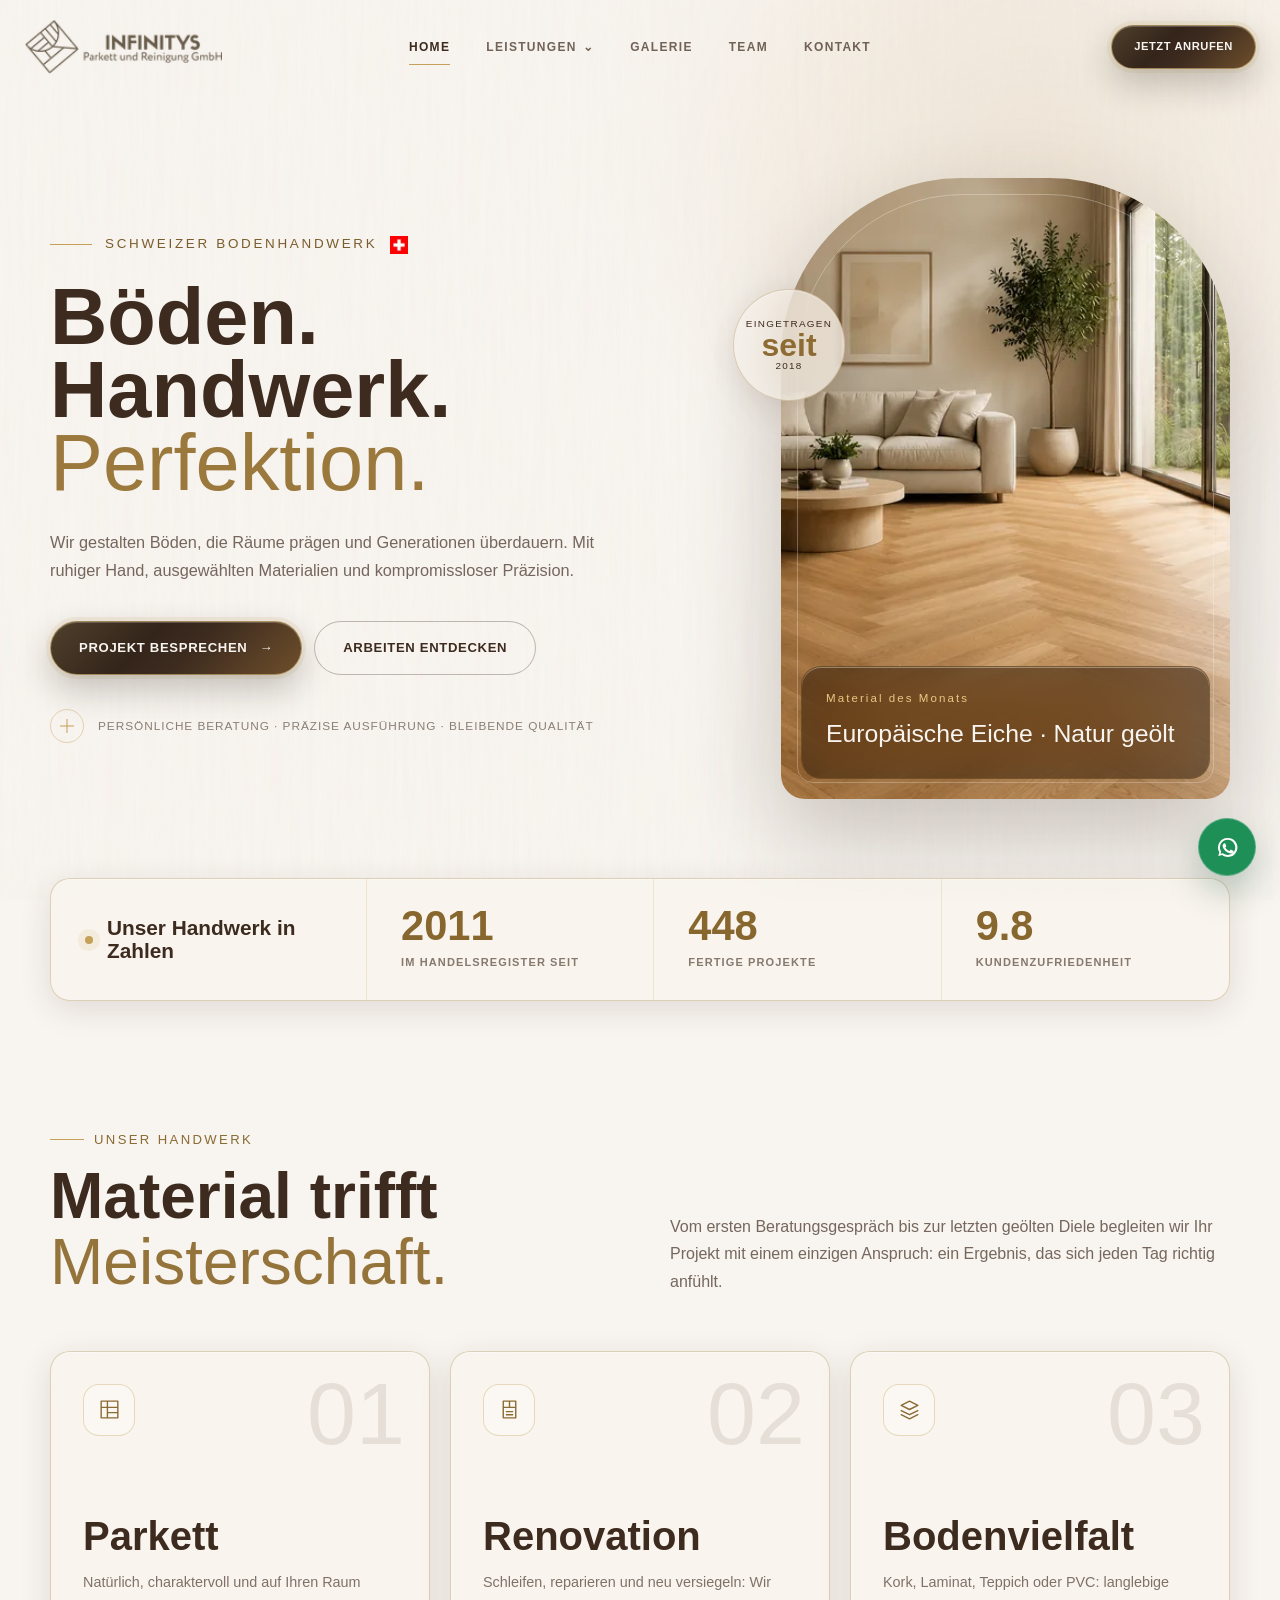
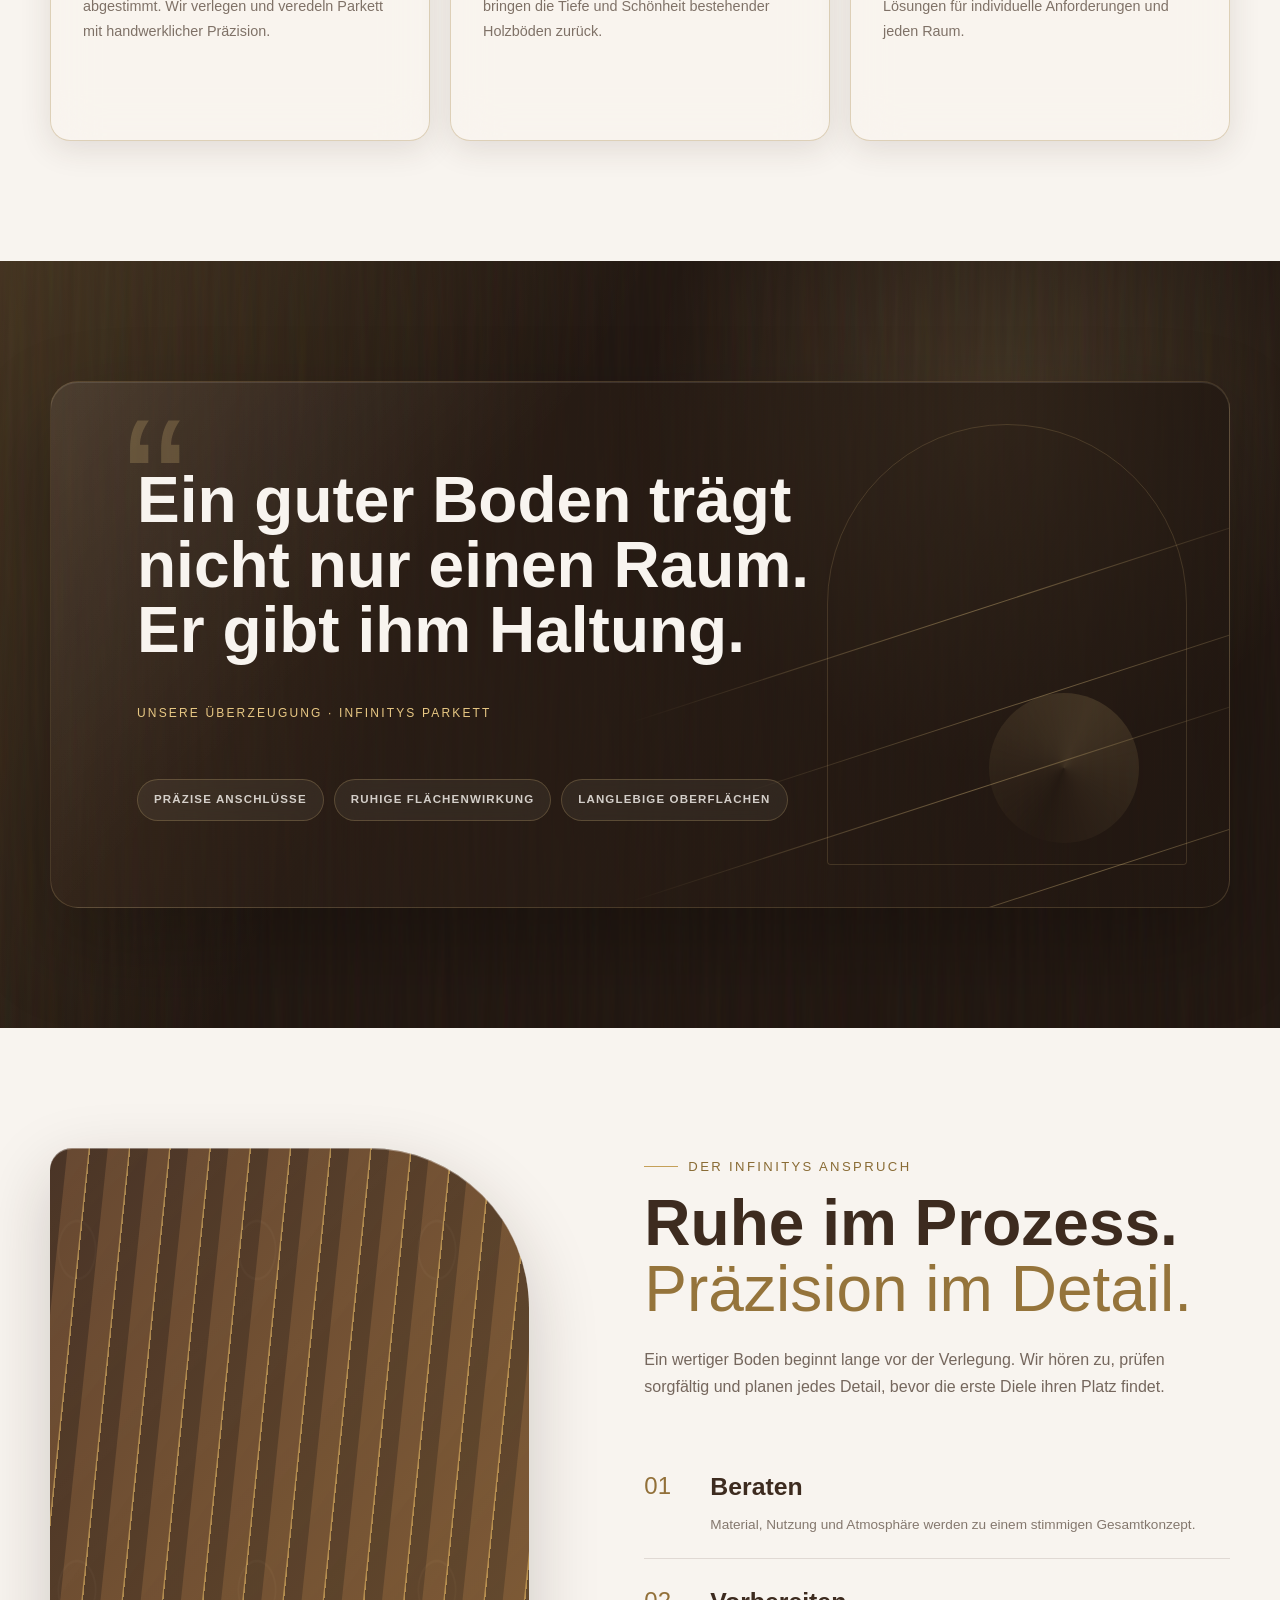
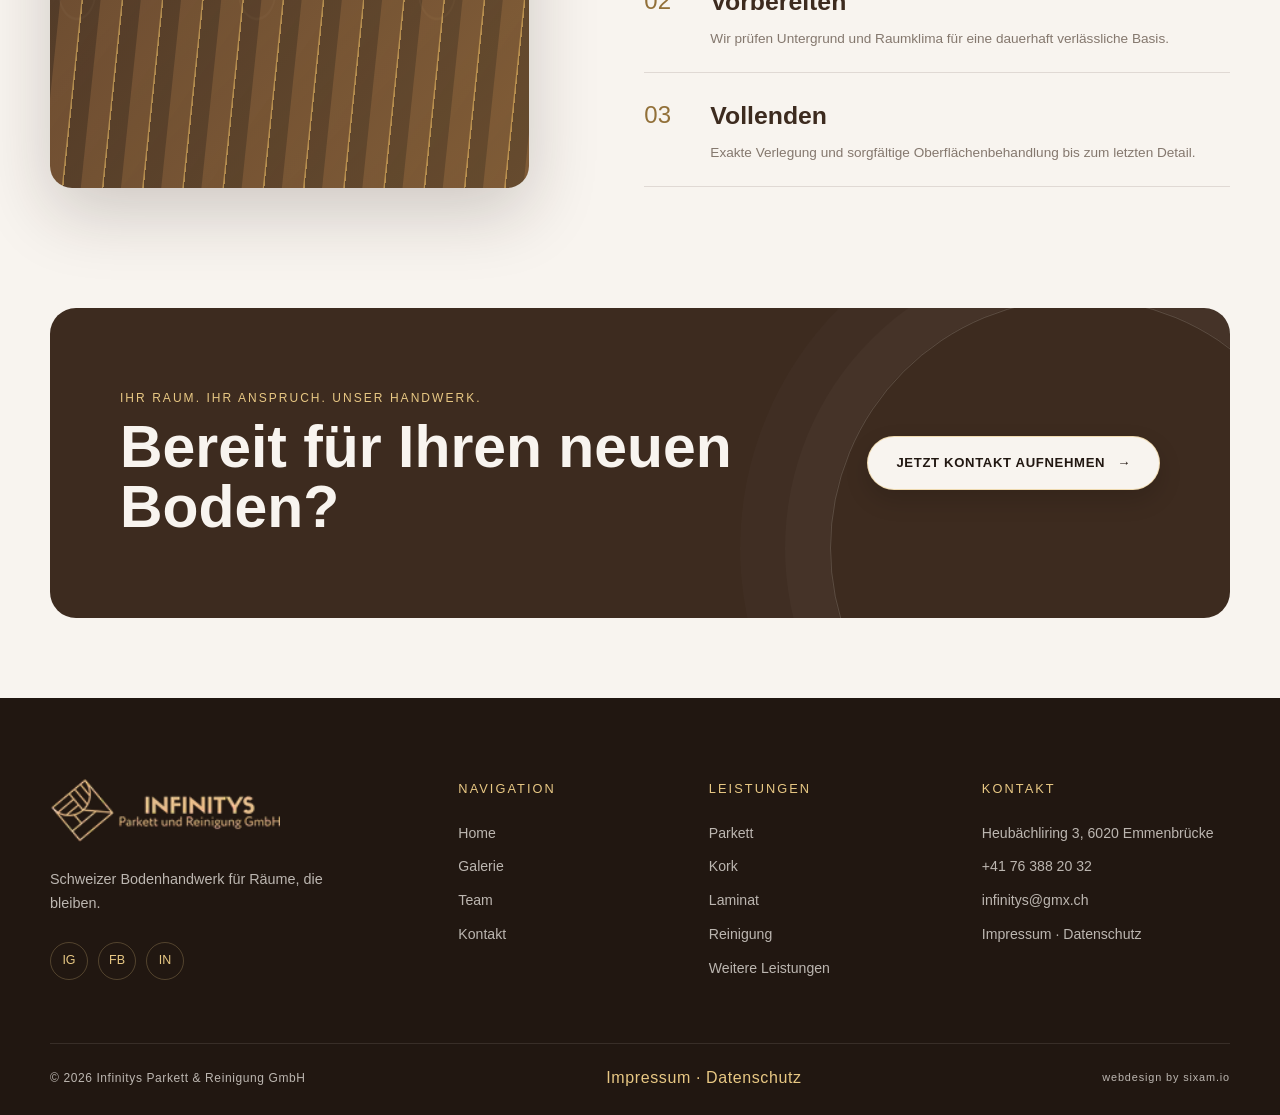
==== index.html @ 50e0384f "Initial website version" ====
<!DOCTYPE html>
<html lang="de">
<head>
  <meta charset="UTF-8">
  <meta name="viewport" content="width=device-width, initial-scale=1.0">
  <meta name="description" content="Infinitys Parkett steht für meisterhaft verlegte Böden, präzise Beratung und langlebige Handwerksqualität.">
  <title>Infinitys Parkett | Böden. Handwerk. Perfektion.</title>
  <link rel="preload" as="image" href="assets/headerhome-426.webp" type="image/webp">
  <link rel="stylesheet" href="css/home.min.css">
  <link rel="icon" type="image/png" href="assets/favicon.png">
</head>
<body>
  <header class="site-header">
    <div class="nav-shell">
      <a class="brand-logo" href="index.html" aria-label="Infinitys Parkett Startseite">
        <picture><source srcset="assets/logofull-180.webp" type="image/webp"><img src="assets/logofull.png" width="1945" height="555" alt="Infinitys Parkett &amp; Reinigung GmbH" fetchpriority="high" decoding="async"></picture>
      </a>
      <nav class="desktop-nav" aria-label="Hauptnavigation">
        <a class="nav-link active" href="index.html">Home</a>
        <div class="nav-services">
          <button class="nav-link" type="button" aria-expanded="false" aria-haspopup="true" aria-controls="desktop-services-menu">
            Leistungen <span aria-hidden="true">⌄</span>
          </button>
          <div class="dropdown-panel glass" id="desktop-services-menu">
            <div class="dropdown-grid">
              <a class="dropdown-item" href="parkett.html">
                <svg viewBox="0 0 24 24" aria-hidden="true"><path d="M4 4h16v16H4zM4 10h16M10 4v16M10 15h10"></path></svg>
                Parkett
              </a>
              <a class="dropdown-item" href="kork.html">
                <svg viewBox="0 0 24 24" aria-hidden="true"><circle cx="12" cy="12" r="8"></circle><path d="M8 10c2-2 6-2 8 0M9 14c2 1 4 1 6 0"></path></svg>
                Kork
              </a>
              <a class="dropdown-item" href="laminat.html">
                <svg viewBox="0 0 24 24" aria-hidden="true"><path d="m4 8 8-4 8 4-8 4-8-4Zm0 5 8 4 8-4M4 17l8 4 8-4"></path></svg>
                Laminat
              </a>
              <a class="dropdown-item" href="teppich.html">
                <svg viewBox="0 0 24 24" aria-hidden="true"><path d="M5 5h14v14H5zM8 5v14M16 5v14M5 9h14M5 15h14"></path></svg>
                Teppich
              </a>
              <a class="dropdown-item" href="pvc.html">
                <svg viewBox="0 0 24 24" aria-hidden="true"><path d="M5 19 19 5M5 5h14v14H5zM9 5v4H5M19 15h-4v4"></path></svg>
                PVC
              </a>
              <a class="dropdown-item" href="reinigung.html">
                <svg viewBox="0 0 24 24" aria-hidden="true"><path d="M7 4h10M9 4v5l-4 8c-.7 1.4.3 3 1.9 3h10.2c1.6 0 2.6-1.6 1.9-3l-4-8V4M7 14h10"></path></svg>
                Reinigung
              </a>
              <a class="dropdown-item" href="weitere-leistungen.html">
                <svg viewBox="0 0 24 24" aria-hidden="true"><path d="M4 7h16M4 12h16M4 17h10"></path></svg>
                Weitere Leistungen
              </a>
            </div>
          </div>
        </div>
        <a class="nav-link" href="galerie.html">Galerie</a>
        <a class="nav-link" href="team.html">Team</a>
        <a class="nav-link" href="kontakt.html">Kontakt</a>
      </nav>
      <a class="btn btn-primary nav-cta" href="tel:+41763882032">Jetzt anrufen</a>
      <button class="menu-toggle" type="button" aria-label="Menü öffnen" aria-expanded="false">
        <span class="menu-toggle-lines"></span>
      </button>
    </div>
  </header>

  <nav class="mobile-menu" aria-label="Mobile Navigation" aria-hidden="true" inert>
    <div class="mobile-menu-inner">
      <a class="mobile-link active" href="index.html">Home</a>
      <button class="mobile-accordion-toggle" type="button" aria-expanded="false" aria-controls="mobile-services-menu">Leistungen <span aria-hidden="true">+</span></button>
      <div class="mobile-submenu" id="mobile-services-menu">
        <a href="parkett.html">Parkett</a>
        <a href="kork.html">Kork</a>
        <a href="laminat.html">Laminat</a>
        <a href="teppich.html">Teppich</a>
        <a href="pvc.html">PVC</a>
        <a href="reinigung.html">Reinigung</a>
        <a href="weitere-leistungen.html">Weitere</a>
      </div>
      <a class="mobile-link" href="galerie.html">Galerie</a>
      <a class="mobile-link" href="team.html">Team</a>
      <a class="mobile-link" href="kontakt.html">Kontakt</a>
    </div>
  </nav>

  <main>
    <section class="home-hero">
      <div class="container hero-grid">
        <div class="hero-copy">
          <div class="hero-eyebrow hero-reveal">
            <span>Schweizer Bodenhandwerk</span>
            <picture><source srcset="assets/swissflag-24.webp" type="image/webp"><img src="assets/swissflag.png" width="512" height="512" alt="" aria-hidden="true" decoding="async"></picture>
          </div>
          <h1 class="hero-title hero-reveal">Böden.<br>Handwerk.<span>Perfektion.</span></h1>
          <p class="hero-text hero-reveal">Wir gestalten Böden, die Räume prägen und Generationen überdauern. Mit ruhiger Hand, ausgewählten Materialien und kompromissloser Präzision.</p>
          <div class="hero-actions hero-reveal">
            <a class="btn btn-primary" href="kontakt.html">Projekt besprechen <span aria-hidden="true">→</span></a>
            <a class="btn btn-ghost" href="galerie.html">Arbeiten entdecken</a>
          </div>
          <div class="hero-note hero-reveal">
            <span class="hero-note-mark" aria-hidden="true"></span>
            Persönliche Beratung · Präzise Ausführung · Bleibende Qualität
          </div>
        </div>
        <div class="hero-visual-wrap hero-reveal">
          <div class="hero-visual hero-home-image">
            <picture>
              <source srcset="assets/headerhome-426.webp" type="image/webp">
              <img src="assets/headerhome.png" width="1086" height="1448" alt="Heller Wohnraum mit Parkettboden und Sofa" fetchpriority="high" decoding="async">
            </picture>
            <div class="visual-label glass">
              <small>Material des Monats</small>
              <strong>Europäische Eiche · Natur geölt</strong>
            </div>
          </div>
          <div class="hero-seal glass" aria-label="Im Handelsregister eingetragen seit 2018">
            <span>Eingetragen</span>
            <strong>seit</strong>
            <span>2018</span>
          </div>
        </div>
      </div>
    </section>

    <section class="craft-strip" aria-label="Unser Handwerk in Zahlen">
      <div class="container">
        <div class="craft-bar glass" data-reveal-group>
          <div class="craft-intro">Unser Handwerk in Zahlen</div>
          <div class="stat">
            <strong class="stat-number" data-count="2018" data-plain="true">0</strong>
            <span class="stat-label">Im Handelsregister seit</span>
          </div>
          <div class="stat">
            <strong class="stat-number" data-count="450">0</strong>
            <span class="stat-label">Fertige Projekte</span>
          </div>
          <div class="stat">
            <strong class="stat-number" data-count="9.8" data-decimals="1">0</strong>
            <span class="stat-label">Kundenzufriedenheit</span>
          </div>
        </div>
      </div>
    </section>

    <section class="section" id="handwerk">
      <div class="container">
        <div class="services-heading-row" data-reveal>
          <div>
            <span class="section-kicker">Unser Handwerk</span>
            <h2 class="section-heading">Material trifft <em>Meisterschaft.</em></h2>
          </div>
          <p class="section-copy">Vom ersten Beratungsgespräch bis zur letzten geölten Diele begleiten wir Ihr Projekt mit einem einzigen Anspruch: ein Ergebnis, das sich jeden Tag richtig anfühlt.</p>
        </div>
        <div class="service-grid" data-reveal-group>
          <article class="service-card glass">
            <span class="service-number">01</span>
            <div class="icon-box">
              <svg viewBox="0 0 24 24" aria-hidden="true"><path d="M4 4h16v16H4zM4 10h16M10 4v16M10 15h10"></path></svg>
            </div>
            <h3>Parkett</h3>
            <p>Natürlich, charaktervoll und auf Ihren Raum abgestimmt. Wir verlegen und veredeln Parkett mit handwerklicher Präzision.</p>
            <a class="text-link" href="parkett.html">Mehr erfahren <span>→</span></a>
          </article>
          <article class="service-card glass">
            <span class="service-number">02</span>
            <div class="icon-box">
              <svg viewBox="0 0 24 24" aria-hidden="true"><path d="M6 4h12v16H6zM6 10h12M12 4v6M9 14h6M9 17h6"></path></svg>
            </div>
            <h3>Renovation</h3>
            <p>Schleifen, reparieren und neu versiegeln: Wir bringen die Tiefe und Schönheit bestehender Holzböden zurück.</p>
            <a class="text-link" href="weitere-leistungen.html">Mehr erfahren <span>→</span></a>
          </article>
          <article class="service-card glass">
            <span class="service-number">03</span>
            <div class="icon-box">
              <svg viewBox="0 0 24 24" aria-hidden="true"><path d="m4 8 8-4 8 4-8 4-8-4Zm0 5 8 4 8-4M4 17l8 4 8-4"></path></svg>
            </div>
            <h3>Bodenvielfalt</h3>
            <p>Kork, Laminat, Teppich oder PVC: langlebige Lösungen für individuelle Anforderungen und jeden Raum.</p>
            <a class="text-link" href="leistungen.html">Mehr erfahren <span>→</span></a>
          </article>
        </div>
      </div>
    </section>

    <section class="section philosophy">
      <div class="container">
        <div class="philosophy-stage" data-reveal>
          <div class="philosophy-grain" aria-hidden="true">
            <span></span>
            <span></span>
            <span></span>
            <span></span>
          </div>
          <div class="quote-block">
            <span class="quote-mark" aria-hidden="true">“</span>
            <blockquote>Ein guter Boden trägt nicht nur einen Raum. Er gibt ihm Haltung.</blockquote>
            <cite>Unsere Überzeugung · Infinitys Parkett</cite>
          </div>
          <div class="philosophy-proof" aria-label="Qualitätsmerkmale">
            <span>Präzise Anschlüsse</span>
            <span>Ruhige Flächenwirkung</span>
            <span>Langlebige Oberflächen</span>
          </div>
        </div>
      </div>
    </section>

    <section class="section">
      <div class="container process-grid">
        <div class="process-image wood-image" data-reveal role="img" aria-label="Detailaufnahme von Parkett als Bildplatzhalter"></div>
        <div data-reveal>
          <span class="section-kicker">Der Infinitys Anspruch</span>
          <h2 class="section-heading">Ruhe im Prozess. <em>Präzision im Detail.</em></h2>
          <p class="section-copy">Ein wertiger Boden beginnt lange vor der Verlegung. Wir hören zu, prüfen sorgfältig und planen jedes Detail, bevor die erste Diele ihren Platz findet.</p>
          <div class="process-list">
            <article class="process-item">
              <span>01</span>
              <div><h3>Beraten</h3><p>Material, Nutzung und Atmosphäre werden zu einem stimmigen Gesamtkonzept.</p></div>
            </article>
            <article class="process-item">
              <span>02</span>
              <div><h3>Vorbereiten</h3><p>Wir prüfen Untergrund und Raumklima für eine dauerhaft verlässliche Basis.</p></div>
            </article>
            <article class="process-item">
              <span>03</span>
              <div><h3>Vollenden</h3><p>Exakte Verlegung und sorgfältige Oberflächenbehandlung bis zum letzten Detail.</p></div>
            </article>
          </div>
        </div>
      </div>
    </section>

    <section class="cta-section">
      <div class="container">
        <div class="cta-banner" data-reveal>
          <div class="cta-copy">
            <p>Ihr Raum. Ihr Anspruch. Unser Handwerk.</p>
            <h2>Bereit für Ihren neuen Boden?</h2>
          </div>
          <a class="btn btn-primary" href="kontakt.html">Jetzt Kontakt aufnehmen <span>→</span></a>
        </div>
      </div>
    </section>
  </main>

  <footer class="site-footer">
    <div class="container footer-main">
      <div class="footer-brand">
        <picture><source srcset="assets/logofull-180.webp" type="image/webp"><img src="assets/logofull.png" width="1945" height="555" alt="Infinitys Parkett &amp; Reinigung GmbH" loading="lazy" decoding="async"></picture>
        <p>Schweizer Bodenhandwerk für Räume, die bleiben.</p>
        <div class="social-links" aria-label="Social Media">
          <a href="#" aria-label="Instagram">IG</a>
          <a href="#" aria-label="Facebook">FB</a>
          <a href="#" aria-label="LinkedIn">IN</a>
        </div>
      </div>
      <div>
        <h2 class="footer-title">Navigation</h2>
        <ul class="footer-links">
          <li><a href="index.html">Home</a></li>
          <li><a href="galerie.html">Galerie</a></li>
          <li><a href="team.html">Team</a></li>
          <li><a href="kontakt.html">Kontakt</a></li>
        </ul>
      </div>
      <div>
        <h2 class="footer-title">Leistungen</h2>
        <ul class="footer-links">
          <li><a href="parkett.html">Parkett</a></li>
          <li><a href="kork.html">Kork</a></li>
          <li><a href="laminat.html">Laminat</a></li>
          <li><a href="reinigung.html">Reinigung</a></li><li><a href="weitere-leistungen.html">Weitere Leistungen</a></li>
        </ul>
      </div>
      <div>
        <h2 class="footer-title">Kontakt</h2>
        <ul class="footer-links">
          <li>Heubächliring 3, 6020 Emmenbrücke</li>
          <li><a href="tel:+41763882032">+41 76 388 20 32</a></li>
          <li><a href="mailto:infinitys@gmx.ch">infinitys@gmx.ch</a></li>
          <li><a href="impressum.html">Impressum</a> · <a href="datenschutz.html">Datenschutz</a></li>
        </ul>
      </div>
    </div>
    <div class="container footer-bottom">
      <span>© 2026 Infinitys Parkett &amp; Reinigung GmbH</span>
      <strong><a href="impressum.html">Impressum</a> · <a href="datenschutz.html">Datenschutz</a></strong>
      <a class="footer-credit" href="https://sixam.io" target="_blank" rel="noopener noreferrer">webdesign by sixam.io</a>
    </div>
  </footer>

  <script src="js/nav.js" defer></script>
  <script src="js/reveal.js" defer></script>
</body>
</html>
---- css/home.min.css ----
:root{--walnut:#3d2b1f;--walnut-deep:#211711;--oak-gold:#c5a059;--oak-light:#e8c884;--slate:#2f3542;--ivory:#f8f4ef;--cream:#ede8e0;--mist:rgba(255, 255, 255, 0.08);--border-glass:rgba(255, 255, 255, 0.14);--glass:rgba(248, 244, 239, 0.58);--glass-border:rgba(151, 112, 46, 0.28);--shadow-soft:0 8px 32px rgba(61, 43, 31, 0.12),inset 0 1px 0 rgba(255, 255, 255, 0.35);--shadow-deep:0 24px 70px rgba(41, 27, 18, 0.2),inset 0 1px 0 rgba(255, 255, 255, 0.35);--font-display:"Manrope",Arial,sans-serif;--font-body:"Manrope",Arial,sans-serif;--font-label:"Plus Jakarta Sans",Arial,sans-serif;--ease-organic:cubic-bezier(0.22, 1, 0.36, 1);--container:min(1180px, calc(100vw - 48px))}*,::after,::before{box-sizing:border-box}html{scroll-behavior:smooth}body{margin:0;color:var(--walnut);background-color:var(--ivory);font-family:var(--font-body);font-size:16px;line-height:1.7;-webkit-font-smoothing:antialiased}body::before{position:fixed;z-index:-1;inset:0;content:"";pointer-events:none;opacity:.42;background-image:url("data:image/svg+xml,%3Csvg viewBox='0 0 220 220' xmlns='http://www.w3.org/2000/svg'%3E%3Cfilter id='n'%3E%3CfeTurbulence type='fractalNoise' baseFrequency='.62 .035' numOctaves='3' stitchTiles='stitch'/%3E%3C/filter%3E%3Crect width='100%25' height='100%25' filter='url(%23n)' opacity='.07'/%3E%3C/svg%3E"),radial-gradient(circle at 80% 10%,rgba(197,160,89,.14),transparent 35%)}body.menu-open{overflow:hidden}img,svg{display:block;max-width:100%}img{height:auto}a{color:inherit;text-decoration:none}a:focus-visible,button:focus-visible,input:focus-visible,select:focus-visible,textarea:focus-visible{outline:3px solid var(--oak-gold);outline-offset:4px}button,input,select,textarea{font:inherit}button{color:inherit}::selection{color:var(--ivory);background:var(--oak-gold)}.container{width:var(--container);margin-inline:auto}.section{position:relative;padding:120px 0}.section-kicker{display:inline-flex;align-items:center;gap:10px;margin-bottom:18px;color:#896b34;font-family:var(--font-label);font-size:.82rem;letter-spacing:.18em;line-height:1;text-transform:uppercase}.section-kicker::before{width:34px;height:1px;content:"";background:var(--oak-gold)}.section-heading{max-width:720px;margin:0;font-family:var(--font-display);font-size:clamp(2.6rem, 5vw, 4.6rem);font-weight:700;letter-spacing:0;line-height:1.02}.section-heading em{color:#95743b;font-style:normal;font-weight:500}.section-copy{max-width:560px;margin:24px 0 0;color:rgba(61,43,31,.7)}.glass{border:.5px solid var(--glass-border);border-radius:20px;background:var(--glass);box-shadow:var(--shadow-soft);backdrop-filter:blur(24px) saturate(160%);-webkit-backdrop-filter:blur(24px) saturate(160%)}.btn{position:relative;display:inline-flex;min-height:54px;align-items:center;justify-content:center;gap:12px;overflow:hidden;padding:0 28px;border:1px solid transparent;border-radius:999px;font-size:.82rem;font-weight:600;letter-spacing:.05em;line-height:1;text-transform:uppercase;transition:transform 220ms var(--ease-organic),box-shadow 220ms ease,background 220ms ease,border-color 220ms ease}.btn:hover{transform:translateY(-2px)}.btn-primary{color:var(--ivory);border-color:rgba(232,200,132,.58);background:linear-gradient(135deg,rgba(232,200,132,.24),transparent 38%),linear-gradient(135deg,var(--walnut-deep),var(--walnut) 56%,#6e4f2b);box-shadow:0 14px 34px rgba(33,23,17,.24),0 0 0 4px rgba(197,160,89,.12),inset 0 1px 0 rgba(255,255,255,.2)}.btn-primary:hover{border-color:rgba(232,200,132,.82);background:linear-gradient(135deg,rgba(232,200,132,.32),transparent 40%),linear-gradient(135deg,#130d09,var(--walnut-deep) 54%,#7d5a30);box-shadow:0 18px 42px rgba(33,23,17,.32),0 0 0 5px rgba(197,160,89,.18),inset 0 1px 0 rgba(255,255,255,.24)}.btn-ghost{border-color:rgba(61,43,31,.3);color:var(--walnut);background:rgba(248,244,239,.42)}.btn-ghost:hover{border-color:rgba(61,43,31,.52);background:rgba(255,255,255,.68)}.cta-banner .btn-primary,.dark-section .btn-primary{color:var(--walnut-deep);background:var(--ivory);box-shadow:0 10px 24px rgba(0,0,0,.14)}.cta-banner .btn-primary:hover,.dark-section .btn-primary:hover{background:#fff;box-shadow:0 14px 30px rgba(0,0,0,.2)}.whatsapp-float{position:fixed;z-index:1100;right:24px;bottom:24px;display:grid;width:58px;height:58px;place-items:center;border:1px solid rgba(255,255,255,.24);border-radius:50%;color:#fff;background:#1f8f58;box-shadow:0 16px 34px rgba(20,82,53,.26);transition:transform 220ms var(--ease-organic),box-shadow 220ms ease,background 220ms ease}.whatsapp-float:hover{transform:translateY(-3px);background:#187a4a;box-shadow:0 20px 42px rgba(20,82,53,.32)}.whatsapp-float svg{width:29px;height:29px;fill:currentColor}.text-link{display:inline-flex;align-items:center;gap:10px;color:#80632e;font-size:.78rem;font-weight:600;letter-spacing:.1em;text-transform:uppercase}.text-link span{transition:transform 250ms var(--ease-organic)}.text-link:hover span{transform:translateX(5px)}.wood-image{position:relative;overflow:hidden;background:linear-gradient(125deg,rgba(32,22,15,.15),rgba(197,160,89,.28)),repeating-linear-gradient(96deg,#4c3425 0 17px,#6e4b31 18px 38px,#bd9454 39px 40px)}.wood-image::after{position:absolute;inset:0;content:"";opacity:.6;background:radial-gradient(ellipse at 15% 30%,transparent 0 8%,rgba(255,255,255,.12) 8.4% 8.8%,transparent 9.2%),linear-gradient(135deg,rgba(255,255,255,.15),transparent 45%,rgba(20,13,8,.24));background-size:180px 340px,100% 100%;mix-blend-mode:soft-light}.icon-box{display:grid;width:52px;height:52px;place-items:center;border:1px solid rgba(197,160,89,.36);border-radius:16px;color:#8b6b34;background:rgba(255,255,255,.32)}.icon-box svg{width:25px;height:25px;fill:none;stroke:currentColor;stroke-linecap:round;stroke-linejoin:round;stroke-width:1.35}.site-footer{color:rgba(248,244,239,.72);background:var(--walnut-deep)}.footer-main{display:grid;grid-template-columns:1.5fr 0.8fr 0.9fr 1.1fr;gap:70px;padding:80px 0 62px}.footer-brand img{width:230px;margin-bottom:24px}.footer-brand p{max-width:320px;margin:0;font-size:.9rem}.footer-title{margin:0 0 22px;color:var(--oak-light);font-family:var(--font-label);font-size:.8rem;font-weight:400;letter-spacing:.16em;text-transform:uppercase}.footer-links{display:grid;gap:10px;margin:0;padding:0;list-style:none;font-size:.88rem}.footer-links a{transition:color .2s ease}.footer-links a:hover{color:var(--oak-light)}.social-links{display:flex;gap:10px;margin-top:26px}.social-links a{display:grid;width:38px;height:38px;place-items:center;border:1px solid rgba(232,200,132,.25);border-radius:50%;color:var(--oak-light);font-family:var(--font-label);font-size:.78rem;transition:background .2s ease,color .2s ease}.social-links a:hover{color:var(--walnut-deep);background:var(--oak-light)}.footer-bottom{display:flex;align-items:center;justify-content:space-between;padding:20px 0 24px;border-top:1px solid rgba(248,244,239,.1);font-size:.75rem;letter-spacing:.05em}.footer-bottom strong{color:var(--oak-light);font-family:var(--font-display);font-size:1rem;font-style:normal;font-weight:500}.footer-credit{color:rgba(248,244,239,.72);font-size:.68rem;letter-spacing:.08em;text-transform:lowercase;transition:color .2s ease}.footer-credit:hover{color:var(--oak-light)}@media (max-width:900px){:root{--container:min(100% - 32px, 700px)}.section{padding:88px 0}.whatsapp-float{right:18px;bottom:18px;width:54px;height:54px}.footer-main{grid-template-columns:1.4fr 1fr;gap:48px 30px}}@media (max-width:600px){:root{--container:min(100% - 24px, 520px)}.section{padding:72px 0}.section-heading{max-width:100%;font-size:clamp(2.35rem, 11vw, 3rem);line-height:1.06;overflow-wrap:anywhere}.section-copy{max-width:100%}.footer-main{grid-template-columns:1fr;padding:64px 0 44px}.footer-bottom{display:grid;gap:6px;justify-content:center;text-align:center}}.site-header{position:fixed;z-index:1000;top:0;right:0;left:0;transition:background 350ms ease,box-shadow 350ms ease,border-color 350ms ease}.site-header.is-scrolled{border-bottom:.5px solid var(--glass-border);background:rgba(248,244,239,.76);box-shadow:0 8px 28px rgba(61,43,31,.09);backdrop-filter:blur(24px) saturate(160%);-webkit-backdrop-filter:blur(24px) saturate(160%)}.nav-shell{display:grid;width:min(1320px,calc(100vw - 48px));height:94px;margin:0 auto;grid-template-columns:1fr auto 1fr;align-items:center;gap:30px;transition:height 350ms var(--ease-organic)}.is-scrolled .nav-shell{height:76px}.brand-logo{justify-self:start}.brand-logo img{width:198px;filter:brightness(.42) sepia(.45) saturate(.8);transition:width 350ms var(--ease-organic)}.is-scrolled .brand-logo img{width:174px}.desktop-nav{display:flex;align-items:center;gap:36px}.nav-link{position:relative;padding:34px 0;color:rgba(61,43,31,.72);font-size:.75rem;font-weight:600;letter-spacing:.11em;text-transform:uppercase;transition:color .2s ease,padding 350ms ease}.is-scrolled .nav-link{padding:25px 0}.nav-link::after{position:absolute;right:0;bottom:26px;left:0;height:1px;content:"";transform:scaleX(0);transform-origin:right;background:var(--oak-gold);transition:transform 250ms var(--ease-organic),bottom 350ms ease}.is-scrolled .nav-link::after{bottom:18px}.nav-link.active,.nav-link:hover{color:var(--walnut)}.nav-link.active::after,.nav-link:hover::after{transform:scaleX(1);transform-origin:left}.nav-services{position:relative}.nav-services .nav-link{display:flex;align-items:center;gap:6px;border:0;background:0 0;cursor:pointer}.dropdown-panel{position:absolute;top:calc(100% - 7px);left:50%;width:540px;padding:18px;opacity:0;pointer-events:none;transform:translateX(-50%) translateY(-8px);clip-path:inset(0 0 100% 0 round 20px);transition:clip-path 420ms cubic-bezier(.34, 1.56, .64, 1),opacity 240ms ease,transform 420ms var(--ease-organic)}.nav-services.is-open .dropdown-panel,.nav-services:focus-within .dropdown-panel,.nav-services:hover .dropdown-panel{opacity:1;pointer-events:auto;transform:translateX(-50%) translateY(0);clip-path:inset(0 0 0 0 round 20px)}.dropdown-grid{display:grid;grid-template-columns:repeat(2,1fr);gap:5px}.dropdown-item{display:flex;align-items:center;gap:12px;padding:13px;border-radius:12px;color:rgba(61,43,31,.78);font-size:.82rem;font-weight:500;transition:color .2s ease,background .2s ease,transform .2s ease}.dropdown-item svg{width:18px;height:18px;fill:none;stroke:var(--oak-gold);stroke-width:1.4}.dropdown-item:hover{color:var(--walnut);transform:translateX(3px);background:rgba(197,160,89,.12)}.nav-cta{min-height:44px;justify-self:end;padding:0 22px;font-size:.7rem}.menu-toggle{display:none;width:48px;height:48px;place-items:center;padding:0;border:1px solid rgba(61,43,31,.16);border-radius:50%;background:rgba(248,244,239,.5)}.menu-toggle-lines,.menu-toggle-lines::after,.menu-toggle-lines::before{display:block;width:19px;height:1.5px;content:"";background:var(--walnut);transition:transform 280ms ease,opacity .2s ease}.menu-toggle-lines{position:relative}.menu-toggle-lines::before{position:absolute;transform:translateY(-6px)}.menu-toggle-lines::after{position:absolute;transform:translateY(6px)}.menu-toggle[aria-expanded=true] .menu-toggle-lines{background:0 0}.menu-toggle[aria-expanded=true] .menu-toggle-lines::before{transform:rotate(45deg)}.menu-toggle[aria-expanded=true] .menu-toggle-lines::after{transform:rotate(-45deg)}.mobile-menu{position:fixed;z-index:999;inset:0;display:grid;align-items:center;padding:112px 24px 40px;opacity:0;pointer-events:none;transform:translateY(-12px);color:var(--ivory);background:rgba(33,23,17,.97);transition:opacity .3s ease,transform 350ms var(--ease-organic)}.mobile-menu.is-open{opacity:1;pointer-events:auto;transform:translateY(0)}.mobile-menu-inner{display:grid;width:min(100%,520px);margin:0 auto;gap:12px}.mobile-accordion-toggle,.mobile-link{display:flex;width:100%;align-items:center;justify-content:space-between;padding:6px 0;border:0;color:var(--ivory);background:0 0;font-family:var(--font-display);font-size:clamp(2.4rem, 11vw, 4.5rem);line-height:1;text-align:left}.mobile-link.active{color:var(--oak-light)}.mobile-submenu{display:grid;max-height:0;grid-template-columns:repeat(2,1fr);gap:0 16px;overflow:hidden;transition:max-height .4s var(--ease-organic),padding .3s ease}.mobile-submenu.is-open{max-height:290px;padding:10px 0 18px}.mobile-submenu a{padding:8px 0;color:var(--oak-light);font-size:.76rem;letter-spacing:.1em;text-transform:uppercase}@media (max-width:1050px){.desktop-nav,.nav-cta{display:none}.nav-shell{width:min(100% - 32px,900px);height:80px;grid-template-columns:1fr auto}.brand-logo img,.is-scrolled .brand-logo img{width:176px}.menu-toggle{display:grid}}@media (max-width:600px){.nav-shell{width:calc(100% - 24px)}.brand-logo img,.is-scrolled .brand-logo img{width:158px}}.hero-reveal{opacity:0;transform:translateY(24px);animation:hero-in .9s var(--ease-organic) forwards}.hero-reveal:first-child{animation-delay:120ms}.hero-reveal:nth-child(2){animation-delay:.2s}.hero-reveal:nth-child(3){animation-delay:280ms}.hero-reveal:nth-child(4){animation-delay:360ms}.hero-reveal:nth-child(5){animation-delay:440ms}@keyframes hero-in{to{opacity:1;transform:translateY(0)}}[data-reveal]{opacity:0;transform:translateY(28px);transition:opacity .7s ease-out,transform .7s var(--ease-organic)}[data-reveal].is-visible{opacity:1;transform:translateY(0)}[data-reveal-group]>*{opacity:0;transform:translateY(28px);transition:opacity 650ms ease-out,transform 650ms var(--ease-organic)}[data-reveal-group].is-visible>*{opacity:1;transform:translateY(0)}[data-reveal-group].is-visible>:nth-child(2){transition-delay:60ms}[data-reveal-group].is-visible>:nth-child(3){transition-delay:120ms}[data-reveal-group].is-visible>:nth-child(4){transition-delay:180ms}[data-reveal-group].is-visible>:nth-child(5){transition-delay:240ms}[data-reveal-group].is-visible>:nth-child(6){transition-delay:0.3s}@media (prefers-reduced-motion:reduce){html{scroll-behavior:auto}*,::after,::before{scroll-behavior:auto!important;animation-duration:0s!important;animation-iteration-count:1!important;transition-duration:0s!important}.hero-reveal,[data-reveal-group]>*,[data-reveal]{opacity:1;transform:none}}.home-hero{position:relative;display:grid;min-height:100svh;align-items:center;overflow:hidden;padding:132px 0 56px}.home-hero::before{position:absolute;z-index:-1;top:-20%;right:-12%;width:min(62vw,900px);aspect-ratio:1;border-radius:50%;content:"";opacity:.54;background:radial-gradient(circle,rgba(197,160,89,.23),transparent 68%)}.hero-grid{display:grid;grid-template-columns:minmax(0,1.05fr) minmax(380px,0.75fr);align-items:center;gap:clamp(50px,8vw,120px)}.hero-copy{position:relative;z-index:2}.hero-eyebrow{display:flex;align-items:center;gap:13px;margin-bottom:24px;color:#7a5d2c;font-family:var(--font-label);font-size:.84rem;letter-spacing:.2em;text-transform:uppercase}.hero-eyebrow::before{width:42px;height:1px;content:"";background:var(--oak-gold)}.hero-eyebrow img{width:18px;height:18px;object-fit:contain}.hero-title{max-width:760px;margin:0;font-family:var(--font-display);font-size:clamp(4.2rem, 6.2vw, 6.1rem);font-weight:800;letter-spacing:0;line-height:.92}.hero-title span{display:block;color:#9b793c;font-style:normal;font-weight:500}.hero-text{max-width:560px;margin:30px 0 0;color:rgba(61,43,31,.7);font-size:1.02rem}.hero-actions{display:flex;flex-wrap:wrap;gap:12px;margin-top:36px}.hero-note{display:flex;align-items:center;gap:14px;margin-top:34px;color:rgba(61,43,31,.58);font-size:.74rem;letter-spacing:.08em;text-transform:uppercase}.hero-note-mark{position:relative;width:34px;height:34px;border:1px solid rgba(197,160,89,.4);border-radius:50%}.hero-note-mark::after,.hero-note-mark::before{position:absolute;top:50%;left:50%;content:"";transform:translate(-50%,-50%);background:var(--oak-gold)}.hero-note-mark::before{width:14px;height:1px}.hero-note-mark::after{width:1px;height:14px}.hero-visual-wrap{position:relative;justify-self:stretch}.hero-visual{position:relative;overflow:hidden;min-height:min(69vh,720px);border-radius:180px 180px 24px 24px;box-shadow:0 35px 90px rgba(61,43,31,.25)}.hero-home-image{background:var(--cream)}.hero-home-image img,.hero-home-image picture{display:block;width:100%;height:100%;min-height:min(69vh,720px)}.hero-home-image img{object-fit:cover}.hero-visual::before{position:absolute;z-index:1;inset:16px;border:1px solid rgba(248,244,239,.3);border-radius:166px 166px 16px 16px;content:""}.hero-visual .visual-label{position:absolute;z-index:2;right:20px;bottom:20px;left:20px;padding:22px 24px;color:var(--ivory);background:rgba(45,31,22,.58)}.visual-label small{display:block;margin-bottom:5px;color:var(--oak-light);font-family:var(--font-label);font-size:.72rem;letter-spacing:.18em}.visual-label strong{font-family:var(--font-display);font-size:1.55rem;font-weight:500}.hero-seal{position:absolute;z-index:3;top:18%;left:-48px;display:grid;width:112px;height:112px;place-content:center;border-radius:50%;color:var(--walnut);background:rgba(248,244,239,.72);text-align:center}.hero-seal span{display:block;font-family:var(--font-label);font-size:.62rem;letter-spacing:.13em;line-height:1.3;text-transform:uppercase}.hero-seal strong{display:block;color:#8d6b32;font-family:var(--font-display);font-size:2rem;font-style:normal;font-weight:600;line-height:.9}.craft-strip{position:relative;z-index:3;margin-top:-22px}.craft-bar{display:grid;grid-template-columns:1.1fr repeat(3,1fr);align-items:stretch;overflow:hidden}.craft-intro,.stat{padding:28px 34px}.craft-intro{display:flex;align-items:center;gap:14px;border-right:1px solid rgba(197,160,89,.2);font-family:var(--font-display);font-size:1.3rem;font-style:normal;font-weight:600;line-height:1.1}.craft-intro::before{width:8px;height:8px;flex:0 0 auto;border-radius:50%;content:"";background:var(--oak-gold);box-shadow:0 0 0 7px rgba(197,160,89,.12)}.stat{border-right:1px solid rgba(197,160,89,.2)}.stat:last-child{border-right:0}.stat-number{display:block;color:#88672f;font-family:var(--font-display);font-size:2.6rem;font-weight:700;letter-spacing:0;line-height:.9}.stat-label{display:block;margin-top:9px;color:rgba(61,43,31,.62);font-size:.69rem;font-weight:600;letter-spacing:.1em;text-transform:uppercase}.services-heading-row{display:flex;align-items:end;justify-content:space-between;gap:40px;margin-bottom:56px}.service-grid{display:grid;grid-template-columns:repeat(3,1fr);gap:20px}.service-card{position:relative;min-height:390px;overflow:hidden;padding:32px;transition:transform 350ms var(--ease-organic),box-shadow 350ms ease}.service-card::before{position:absolute;top:0;left:0;width:0;height:2px;content:"";background:var(--oak-gold);transition:width 280ms var(--ease-organic)}.service-card:hover{transform:translateY(-4px) scale(1.025);box-shadow:var(--shadow-deep)}.service-card:hover::before{width:100%}.service-number{position:absolute;top:18px;right:24px;color:rgba(61,43,31,.11);font-family:var(--font-display);font-size:5.5rem;font-style:normal;line-height:1}.service-card h3{position:relative;margin:80px 0 14px;font-family:var(--font-display);font-size:2.5rem;font-weight:700;letter-spacing:0;line-height:1}.service-card p{position:relative;margin:0;color:rgba(61,43,31,.65);font-size:.9rem}.service-card .text-link{position:absolute;bottom:30px;left:32px;opacity:0;transform:translateY(8px);transition:opacity 250ms ease,transform 250ms ease}.service-card:focus-within .text-link,.service-card:hover .text-link{opacity:1;transform:translateY(0)}.philosophy{overflow:hidden;color:var(--ivory);background:linear-gradient(120deg,rgba(197,160,89,.2),transparent 38%),radial-gradient(circle at 78% 20%,rgba(232,200,132,.16),transparent 30%),var(--walnut-deep)}.philosophy::before{position:absolute;inset:0;content:"";opacity:.15;background-image:url("data:image/svg+xml,%3Csvg viewBox='0 0 260 220' xmlns='http://www.w3.org/2000/svg'%3E%3Cfilter id='n'%3E%3CfeTurbulence type='fractalNoise' baseFrequency='.5 .025' numOctaves='3'/%3E%3C/filter%3E%3Crect width='100%25' height='100%25' filter='url(%23n)'/%3E%3C/svg%3E");mix-blend-mode:soft-light}.philosophy-stage{position:relative;display:grid;min-height:520px;align-items:center;padding:clamp(44px,7vw,86px);overflow:hidden;border:1px solid rgba(232,200,132,.18);border-radius:28px;background:linear-gradient(135deg,rgba(255,255,255,.08),transparent 32%),linear-gradient(90deg,rgba(61,43,31,.34),rgba(33,23,17,.68));box-shadow:0 36px 90px rgba(0,0,0,.24),inset 0 1px 0 rgba(255,255,255,.1)}.philosophy-stage::after,.philosophy-stage::before{position:absolute;content:"";pointer-events:none}.philosophy-stage::before{top:42px;right:42px;bottom:42px;width:min(34vw,360px);border:1px solid rgba(232,200,132,.16);border-radius:999px 999px 18px 18px}.philosophy-stage::after{right:clamp(24px,7vw,96px);bottom:clamp(24px,5vw,68px);width:150px;height:150px;border-radius:50%;background:conic-gradient(from 22deg,rgba(232,200,132,.82),rgba(197,160,89,.08),rgba(232,200,132,.82));opacity:.18;filter:blur(.2px)}.philosophy-grain{position:absolute;inset:0;overflow:hidden;pointer-events:none}.philosophy-grain span{position:absolute;right:-8%;width:62%;height:1px;transform:rotate(-18deg);transform-origin:right;background:linear-gradient(90deg,transparent,rgba(232,200,132,.38),transparent)}.philosophy-grain span:first-child{top:22%}.philosophy-grain span:nth-child(2){top:38%;right:-14%}.philosophy-grain span:nth-child(3){top:56%}.philosophy-grain span:nth-child(4){top:72%;right:-18%}.quote-block{position:relative;z-index:1;max-width:870px;text-align:left}.quote-mark{position:absolute;top:-78px;left:-14px;color:var(--oak-light);font-family:var(--font-display);font-size:clamp(7rem, 15vw, 14rem);font-style:normal;line-height:1;opacity:.22}.quote-block blockquote{position:relative;margin:0 0 34px;font-family:var(--font-display);font-size:clamp(2.45rem, 5vw, 5.5rem);font-style:normal;font-weight:800;letter-spacing:0;line-height:1.02;text-wrap:balance}.quote-block cite{color:var(--oak-light);font-family:var(--font-label);font-size:.75rem;font-style:normal;letter-spacing:.18em;text-transform:uppercase}.philosophy-proof{position:relative;z-index:1;display:flex;max-width:820px;flex-wrap:wrap;gap:10px;margin-top:54px}.philosophy-proof span{display:inline-flex;min-height:42px;align-items:center;padding:0 16px;border:1px solid rgba(232,200,132,.22);border-radius:999px;color:rgba(248,244,239,.82);background:rgba(248,244,239,.06);font-family:var(--font-label);font-size:.72rem;font-weight:600;letter-spacing:.1em;text-transform:uppercase;backdrop-filter:blur(12px);-webkit-backdrop-filter:blur(12px)}.process-grid{display:grid;grid-template-columns:0.9fr 1.1fr;align-items:center;gap:clamp(50px,9vw,130px)}.process-image{min-height:640px;border-radius:22px 160px 22px 22px;box-shadow:var(--shadow-deep)}.process-list{display:grid;margin-top:44px}.process-item{display:grid;grid-template-columns:50px 1fr;gap:16px;padding:22px 0;border-bottom:1px solid rgba(61,43,31,.13)}.process-item span{color:#927039;font-family:var(--font-display);font-size:1.5rem;font-style:normal}.process-item h3{margin:0 0 4px;font-family:var(--font-display);font-size:1.55rem;font-weight:600}.process-item p{margin:0;color:rgba(61,43,31,.62);font-size:.85rem}.cta-section{padding:0 0 80px}.cta-banner{position:relative;display:flex;min-height:310px;align-items:center;justify-content:space-between;gap:40px;overflow:hidden;padding:60px 70px;border-radius:26px;color:var(--ivory);background:var(--walnut)}.cta-banner::after{position:absolute;right:-100px;bottom:-180px;width:500px;height:500px;border:1px solid rgba(248,244,239,.16);border-radius:50%;content:"";box-shadow:0 0 0 45px rgba(248,244,239,.025),0 0 0 90px rgba(248,244,239,.015)}.cta-banner .btn,.cta-copy{position:relative;z-index:1}.cta-copy p{margin:0 0 9px;color:var(--oak-light);font-family:var(--font-label);font-size:.75rem;letter-spacing:.17em;text-transform:uppercase}.cta-copy h2{max-width:700px;margin:0;font-family:var(--font-display);font-size:clamp(2.7rem, 4.6vw, 4.4rem);font-weight:700;letter-spacing:0;line-height:1.02}@media (max-width:1050px){.home-hero{min-height:auto;padding-top:145px}.hero-grid{grid-template-columns:1fr}.hero-title{max-width:850px}.hero-visual-wrap{width:min(100%,650px);justify-self:end}.hero-visual{min-height:560px}.craft-bar{grid-template-columns:repeat(3,1fr)}.craft-intro{display:none}.service-grid{grid-template-columns:repeat(2,1fr)}.service-card:last-child{grid-column:span 2}}@media (max-width:800px){.hero-title{font-size:clamp(4.1rem, 18vw, 6rem)}.craft-strip{margin-top:20px}.craft-bar{grid-template-columns:1fr}.stat{display:flex;align-items:center;justify-content:space-between;border-right:0;border-bottom:1px solid rgba(197,160,89,.2)}.stat:last-child{border-bottom:0}.services-heading-row{display:grid}.process-grid,.service-grid{grid-template-columns:1fr}.service-card:last-child{grid-column:auto}.service-card .text-link{opacity:1;transform:none}.process-image{min-height:460px}.cta-banner{display:grid;padding:46px 32px}.cta-banner .btn{justify-self:start}}@media (max-width:600px){.home-hero{padding-top:120px}.hero-title{font-size:clamp(3.2rem, 14vw, 4.2rem)}.hero-visual{min-height:470px;border-radius:120px 120px 20px 20px}.hero-visual::before{border-radius:110px 110px 14px 14px}.hero-seal{top:-30px;left:auto;right:-2px;width:94px;height:94px}.hero-actions{display:grid}.hero-actions .btn{width:100%}.service-card{min-height:370px}.quote-block blockquote{font-size:2.65rem}.philosophy-stage{min-height:auto;padding:42px 24px;border-radius:22px}.philosophy-stage::before{top:auto;right:-60px;bottom:24px;width:220px;height:220px}.philosophy-proof{margin-top:34px}.philosophy-proof span{width:100%;justify-content:center;text-align:center}}
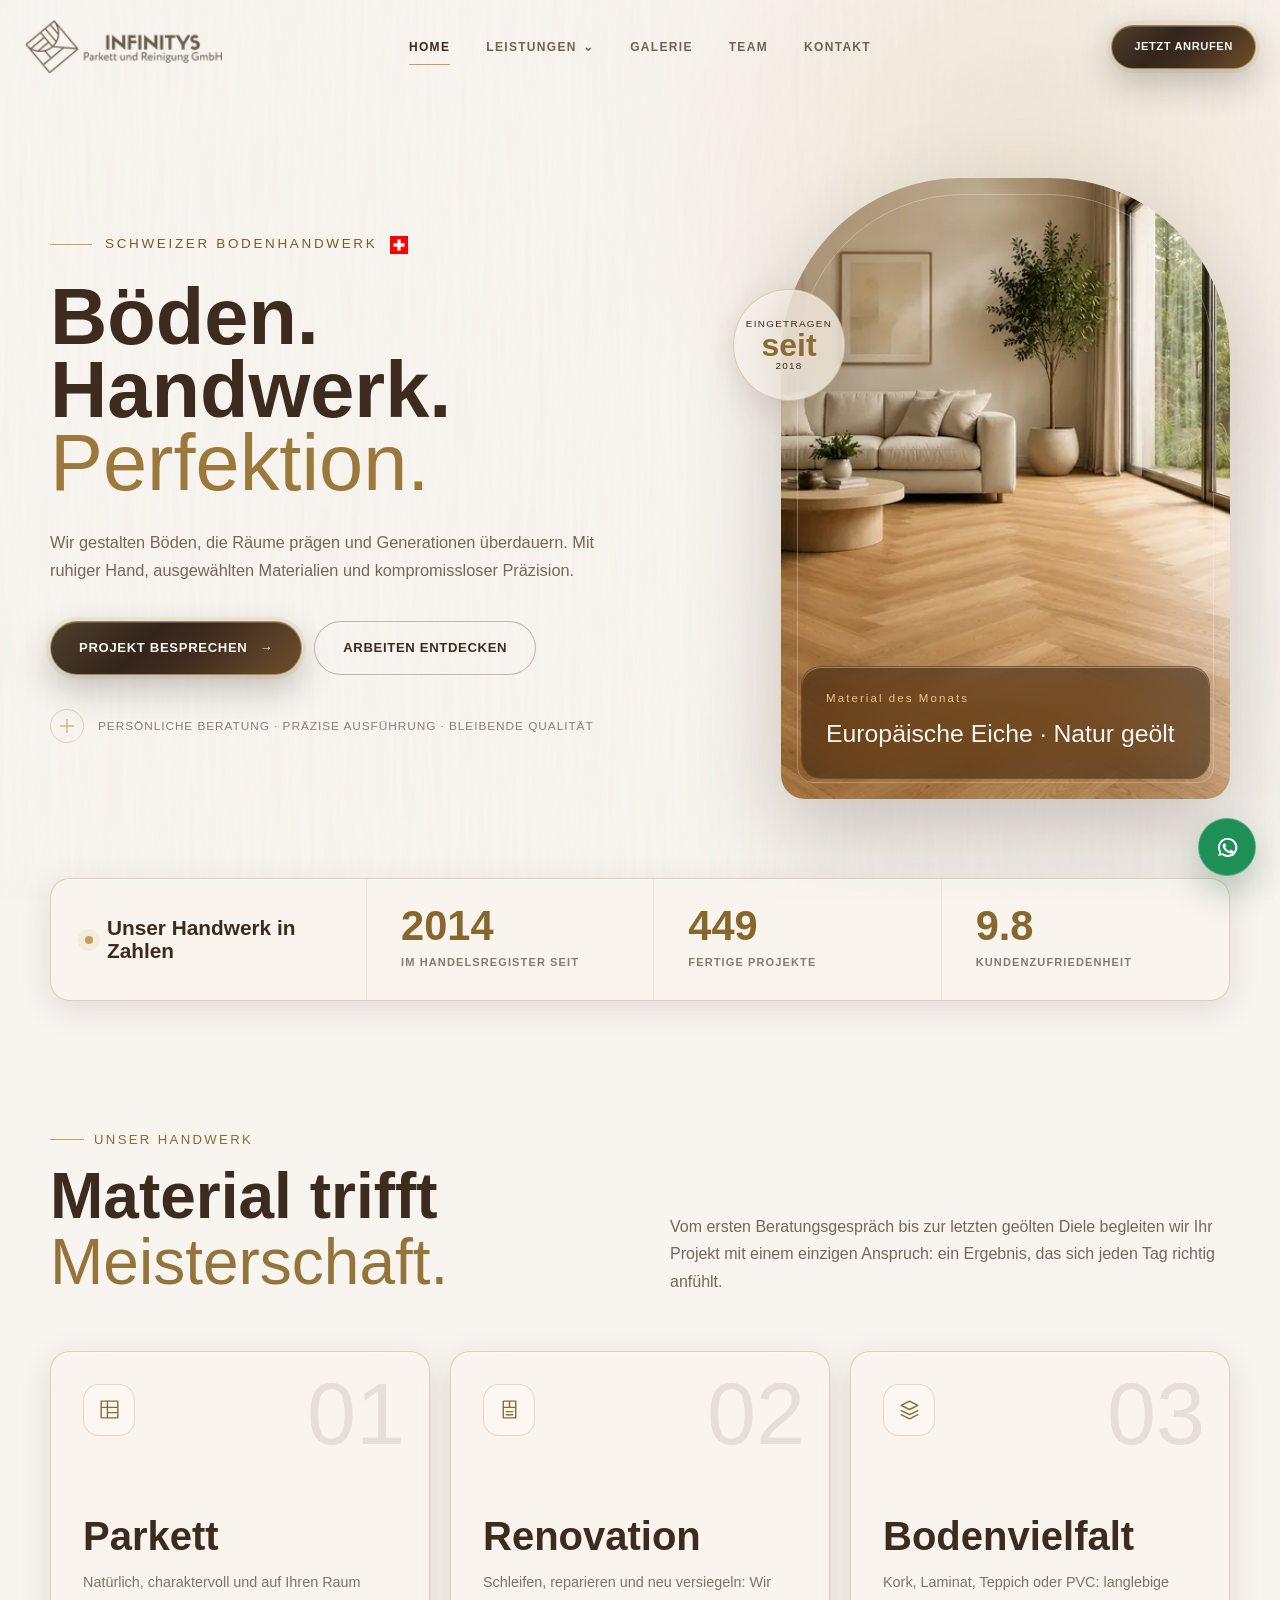
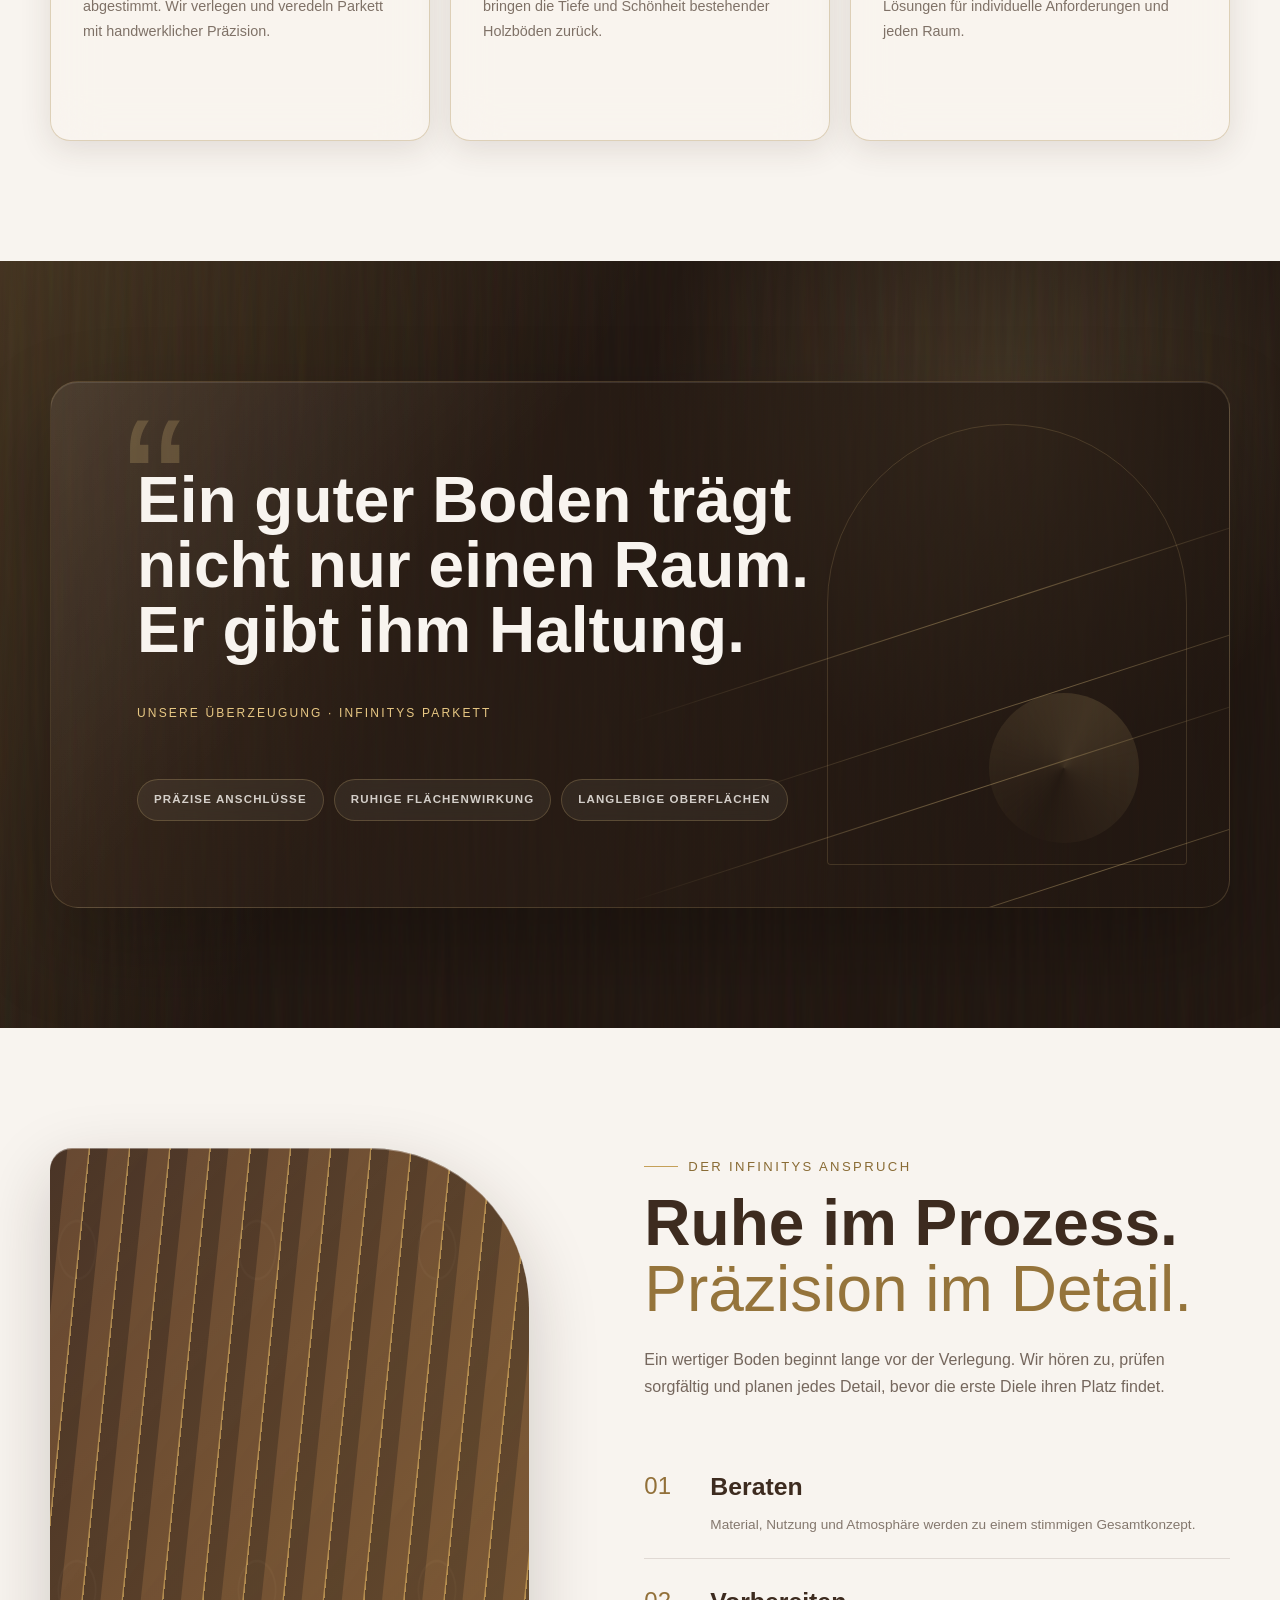
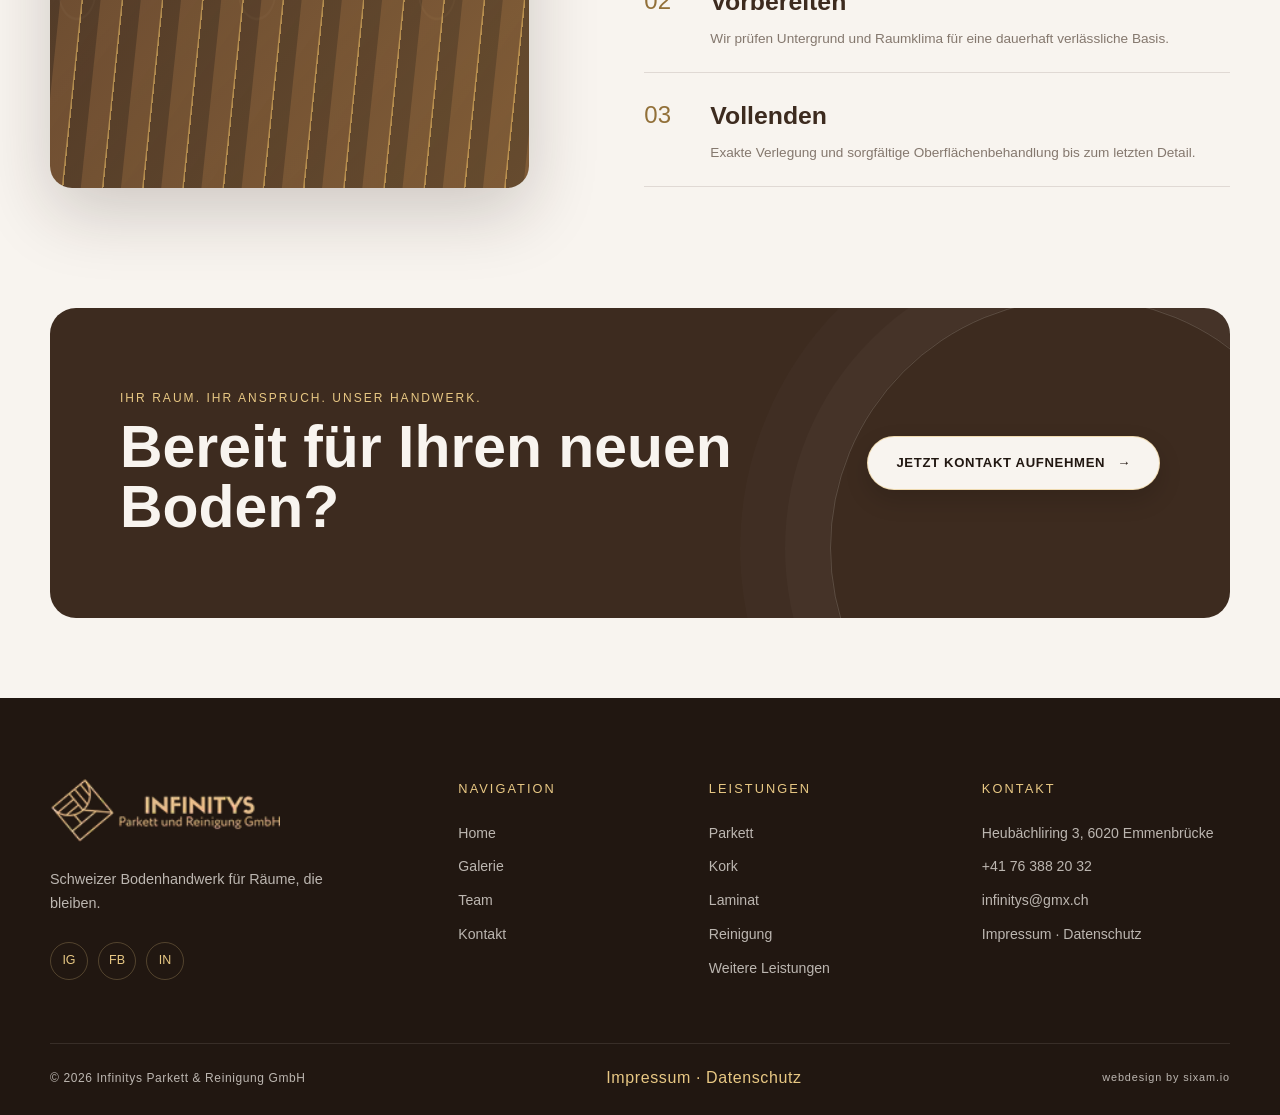
==== commit de3a5c71: "Add SEO meta tags and clean URLs" ====
--- a/index.html
+++ b/index.html
@@ -3,8 +3,8 @@
 <head>
   <meta charset="UTF-8">
   <meta name="viewport" content="width=device-width, initial-scale=1.0">
-  <meta name="description" content="Infinitys Parkett steht für meisterhaft verlegte Böden, präzise Beratung und langlebige Handwerksqualität.">
-  <title>Infinitys Parkett | Böden. Handwerk. Perfektion.</title>
+  <meta name="description" content="Infinitys Parkett in Emmenbrücke plant, verlegt und renoviert hochwertige Böden aus Parkett, Kork, Laminat, Teppich, PVC und Vinyl.">
+  <title>Infinitys Parkett | Parkett & Bodenbeläge in Emmenbrücke</title>
   <link rel="preload" as="image" href="assets/headerhome-426.webp" type="image/webp">
   <link rel="stylesheet" href="css/home.min.css">
   <link rel="icon" type="image/png" href="assets/favicon.png">
@@ -12,51 +12,51 @@
 <body>
   <header class="site-header">
     <div class="nav-shell">
-      <a class="brand-logo" href="index.html" aria-label="Infinitys Parkett Startseite">
+      <a class="brand-logo" href="/" aria-label="Infinitys Parkett Startseite">
         <picture><source srcset="assets/logofull-180.webp" type="image/webp"><img src="assets/logofull.png" width="1945" height="555" alt="Infinitys Parkett &amp; Reinigung GmbH" fetchpriority="high" decoding="async"></picture>
       </a>
       <nav class="desktop-nav" aria-label="Hauptnavigation">
-        <a class="nav-link active" href="index.html">Home</a>
+        <a class="nav-link active" href="/">Home</a>
         <div class="nav-services">
           <button class="nav-link" type="button" aria-expanded="false" aria-haspopup="true" aria-controls="desktop-services-menu">
             Leistungen <span aria-hidden="true">⌄</span>
           </button>
           <div class="dropdown-panel glass" id="desktop-services-menu">
             <div class="dropdown-grid">
-              <a class="dropdown-item" href="parkett.html">
+              <a class="dropdown-item" href="/parkett">
                 <svg viewBox="0 0 24 24" aria-hidden="true"><path d="M4 4h16v16H4zM4 10h16M10 4v16M10 15h10"></path></svg>
                 Parkett
               </a>
-              <a class="dropdown-item" href="kork.html">
+              <a class="dropdown-item" href="/kork">
                 <svg viewBox="0 0 24 24" aria-hidden="true"><circle cx="12" cy="12" r="8"></circle><path d="M8 10c2-2 6-2 8 0M9 14c2 1 4 1 6 0"></path></svg>
                 Kork
               </a>
-              <a class="dropdown-item" href="laminat.html">
+              <a class="dropdown-item" href="/laminat">
                 <svg viewBox="0 0 24 24" aria-hidden="true"><path d="m4 8 8-4 8 4-8 4-8-4Zm0 5 8 4 8-4M4 17l8 4 8-4"></path></svg>
                 Laminat
               </a>
-              <a class="dropdown-item" href="teppich.html">
+              <a class="dropdown-item" href="/teppich">
                 <svg viewBox="0 0 24 24" aria-hidden="true"><path d="M5 5h14v14H5zM8 5v14M16 5v14M5 9h14M5 15h14"></path></svg>
                 Teppich
               </a>
-              <a class="dropdown-item" href="pvc.html">
+              <a class="dropdown-item" href="/pvc">
                 <svg viewBox="0 0 24 24" aria-hidden="true"><path d="M5 19 19 5M5 5h14v14H5zM9 5v4H5M19 15h-4v4"></path></svg>
                 PVC
               </a>
-              <a class="dropdown-item" href="reinigung.html">
+              <a class="dropdown-item" href="/reinigung">
                 <svg viewBox="0 0 24 24" aria-hidden="true"><path d="M7 4h10M9 4v5l-4 8c-.7 1.4.3 3 1.9 3h10.2c1.6 0 2.6-1.6 1.9-3l-4-8V4M7 14h10"></path></svg>
                 Reinigung
               </a>
-              <a class="dropdown-item" href="weitere-leistungen.html">
+              <a class="dropdown-item" href="/weitere-leistungen">
                 <svg viewBox="0 0 24 24" aria-hidden="true"><path d="M4 7h16M4 12h16M4 17h10"></path></svg>
                 Weitere Leistungen
               </a>
             </div>
           </div>
         </div>
-        <a class="nav-link" href="galerie.html">Galerie</a>
-        <a class="nav-link" href="team.html">Team</a>
-        <a class="nav-link" href="kontakt.html">Kontakt</a>
+        <a class="nav-link" href="/galerie">Galerie</a>
+        <a class="nav-link" href="/team">Team</a>
+        <a class="nav-link" href="/kontakt">Kontakt</a>
       </nav>
       <a class="btn btn-primary nav-cta" href="tel:+41763882032">Jetzt anrufen</a>
       <button class="menu-toggle" type="button" aria-label="Menü öffnen" aria-expanded="false">
@@ -67,20 +67,20 @@
 
   <nav class="mobile-menu" aria-label="Mobile Navigation" aria-hidden="true" inert>
     <div class="mobile-menu-inner">
-      <a class="mobile-link active" href="index.html">Home</a>
+      <a class="mobile-link active" href="/">Home</a>
       <button class="mobile-accordion-toggle" type="button" aria-expanded="false" aria-controls="mobile-services-menu">Leistungen <span aria-hidden="true">+</span></button>
       <div class="mobile-submenu" id="mobile-services-menu">
-        <a href="parkett.html">Parkett</a>
-        <a href="kork.html">Kork</a>
-        <a href="laminat.html">Laminat</a>
-        <a href="teppich.html">Teppich</a>
-        <a href="pvc.html">PVC</a>
-        <a href="reinigung.html">Reinigung</a>
-        <a href="weitere-leistungen.html">Weitere</a>
-      </div>
-      <a class="mobile-link" href="galerie.html">Galerie</a>
-      <a class="mobile-link" href="team.html">Team</a>
-      <a class="mobile-link" href="kontakt.html">Kontakt</a>
+        <a href="/parkett">Parkett</a>
+        <a href="/kork">Kork</a>
+        <a href="/laminat">Laminat</a>
+        <a href="/teppich">Teppich</a>
+        <a href="/pvc">PVC</a>
+        <a href="/reinigung">Reinigung</a>
+        <a href="/weitere-leistungen">Weitere</a>
+      </div>
+      <a class="mobile-link" href="/galerie">Galerie</a>
+      <a class="mobile-link" href="/team">Team</a>
+      <a class="mobile-link" href="/kontakt">Kontakt</a>
     </div>
   </nav>
 
@@ -95,8 +95,8 @@
           <h1 class="hero-title hero-reveal">Böden.<br>Handwerk.<span>Perfektion.</span></h1>
           <p class="hero-text hero-reveal">Wir gestalten Böden, die Räume prägen und Generationen überdauern. Mit ruhiger Hand, ausgewählten Materialien und kompromissloser Präzision.</p>
           <div class="hero-actions hero-reveal">
-            <a class="btn btn-primary" href="kontakt.html">Projekt besprechen <span aria-hidden="true">→</span></a>
-            <a class="btn btn-ghost" href="galerie.html">Arbeiten entdecken</a>
+            <a class="btn btn-primary" href="/kontakt">Projekt besprechen <span aria-hidden="true">→</span></a>
+            <a class="btn btn-ghost" href="/galerie">Arbeiten entdecken</a>
           </div>
           <div class="hero-note hero-reveal">
             <span class="hero-note-mark" aria-hidden="true"></span>
@@ -160,7 +160,7 @@
             </div>
             <h3>Parkett</h3>
             <p>Natürlich, charaktervoll und auf Ihren Raum abgestimmt. Wir verlegen und veredeln Parkett mit handwerklicher Präzision.</p>
-            <a class="text-link" href="parkett.html">Mehr erfahren <span>→</span></a>
+            <a class="text-link" href="/parkett">Mehr erfahren <span>→</span></a>
           </article>
           <article class="service-card glass">
             <span class="service-number">02</span>
@@ -169,7 +169,7 @@
             </div>
             <h3>Renovation</h3>
             <p>Schleifen, reparieren und neu versiegeln: Wir bringen die Tiefe und Schönheit bestehender Holzböden zurück.</p>
-            <a class="text-link" href="weitere-leistungen.html">Mehr erfahren <span>→</span></a>
+            <a class="text-link" href="/weitere-leistungen">Mehr erfahren <span>→</span></a>
           </article>
           <article class="service-card glass">
             <span class="service-number">03</span>
@@ -178,7 +178,7 @@
             </div>
             <h3>Bodenvielfalt</h3>
             <p>Kork, Laminat, Teppich oder PVC: langlebige Lösungen für individuelle Anforderungen und jeden Raum.</p>
-            <a class="text-link" href="leistungen.html">Mehr erfahren <span>→</span></a>
+            <a class="text-link" href="/leistungen">Mehr erfahren <span>→</span></a>
           </article>
         </div>
       </div>
@@ -239,7 +239,7 @@
             <p>Ihr Raum. Ihr Anspruch. Unser Handwerk.</p>
             <h2>Bereit für Ihren neuen Boden?</h2>
           </div>
-          <a class="btn btn-primary" href="kontakt.html">Jetzt Kontakt aufnehmen <span>→</span></a>
+          <a class="btn btn-primary" href="/kontakt">Jetzt Kontakt aufnehmen <span>→</span></a>
         </div>
       </div>
     </section>
@@ -259,19 +259,19 @@
       <div>
         <h2 class="footer-title">Navigation</h2>
         <ul class="footer-links">
-          <li><a href="index.html">Home</a></li>
-          <li><a href="galerie.html">Galerie</a></li>
-          <li><a href="team.html">Team</a></li>
-          <li><a href="kontakt.html">Kontakt</a></li>
+          <li><a href="/">Home</a></li>
+          <li><a href="/galerie">Galerie</a></li>
+          <li><a href="/team">Team</a></li>
+          <li><a href="/kontakt">Kontakt</a></li>
         </ul>
       </div>
       <div>
         <h2 class="footer-title">Leistungen</h2>
         <ul class="footer-links">
-          <li><a href="parkett.html">Parkett</a></li>
-          <li><a href="kork.html">Kork</a></li>
-          <li><a href="laminat.html">Laminat</a></li>
-          <li><a href="reinigung.html">Reinigung</a></li><li><a href="weitere-leistungen.html">Weitere Leistungen</a></li>
+          <li><a href="/parkett">Parkett</a></li>
+          <li><a href="/kork">Kork</a></li>
+          <li><a href="/laminat">Laminat</a></li>
+          <li><a href="/reinigung">Reinigung</a></li><li><a href="/weitere-leistungen">Weitere Leistungen</a></li>
         </ul>
       </div>
       <div>
@@ -280,13 +280,13 @@
           <li>Heubächliring 3, 6020 Emmenbrücke</li>
           <li><a href="tel:+41763882032">+41 76 388 20 32</a></li>
           <li><a href="mailto:infinitys@gmx.ch">infinitys@gmx.ch</a></li>
-          <li><a href="impressum.html">Impressum</a> · <a href="datenschutz.html">Datenschutz</a></li>
+          <li><a href="/impressum">Impressum</a> · <a href="/datenschutz">Datenschutz</a></li>
         </ul>
       </div>
     </div>
     <div class="container footer-bottom">
       <span>© 2026 Infinitys Parkett &amp; Reinigung GmbH</span>
-      <strong><a href="impressum.html">Impressum</a> · <a href="datenschutz.html">Datenschutz</a></strong>
+      <strong><a href="/impressum">Impressum</a> · <a href="/datenschutz">Datenschutz</a></strong>
       <a class="footer-credit" href="https://sixam.io" target="_blank" rel="noopener noreferrer">webdesign by sixam.io</a>
     </div>
   </footer>
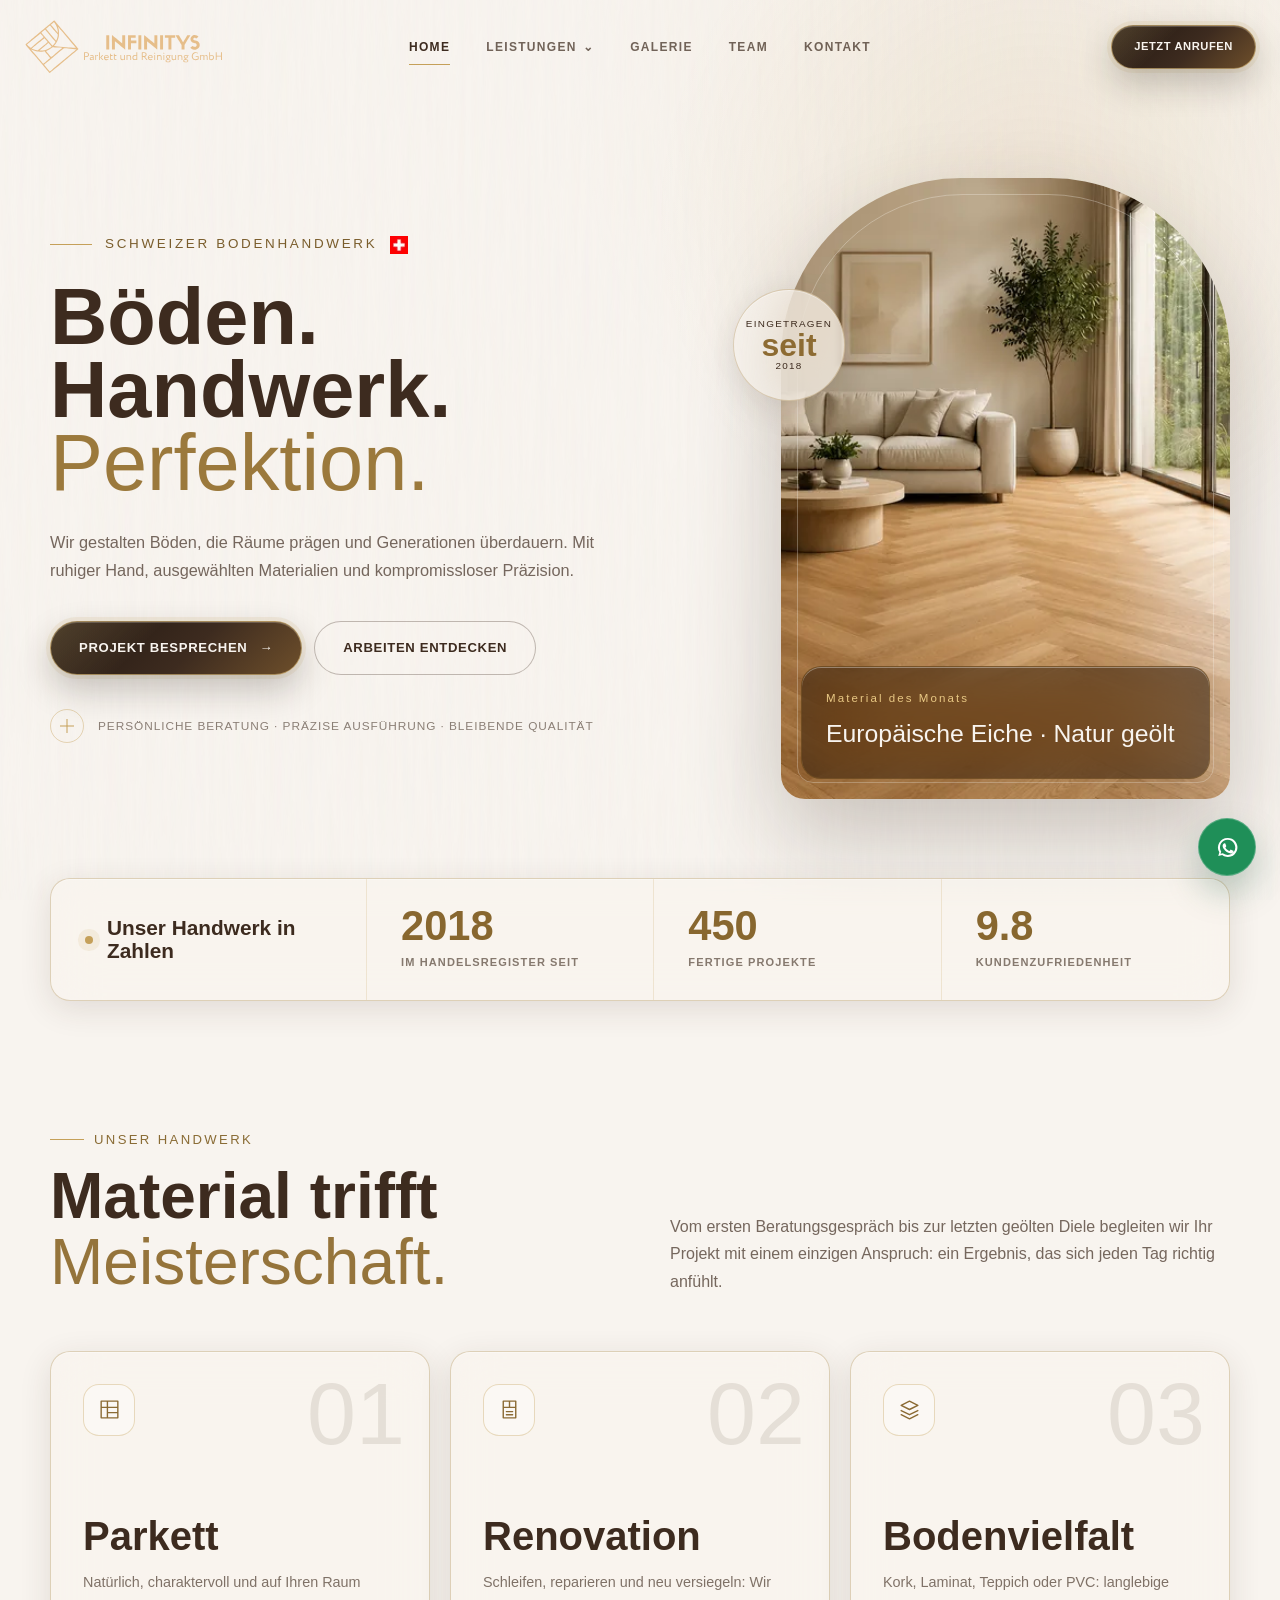
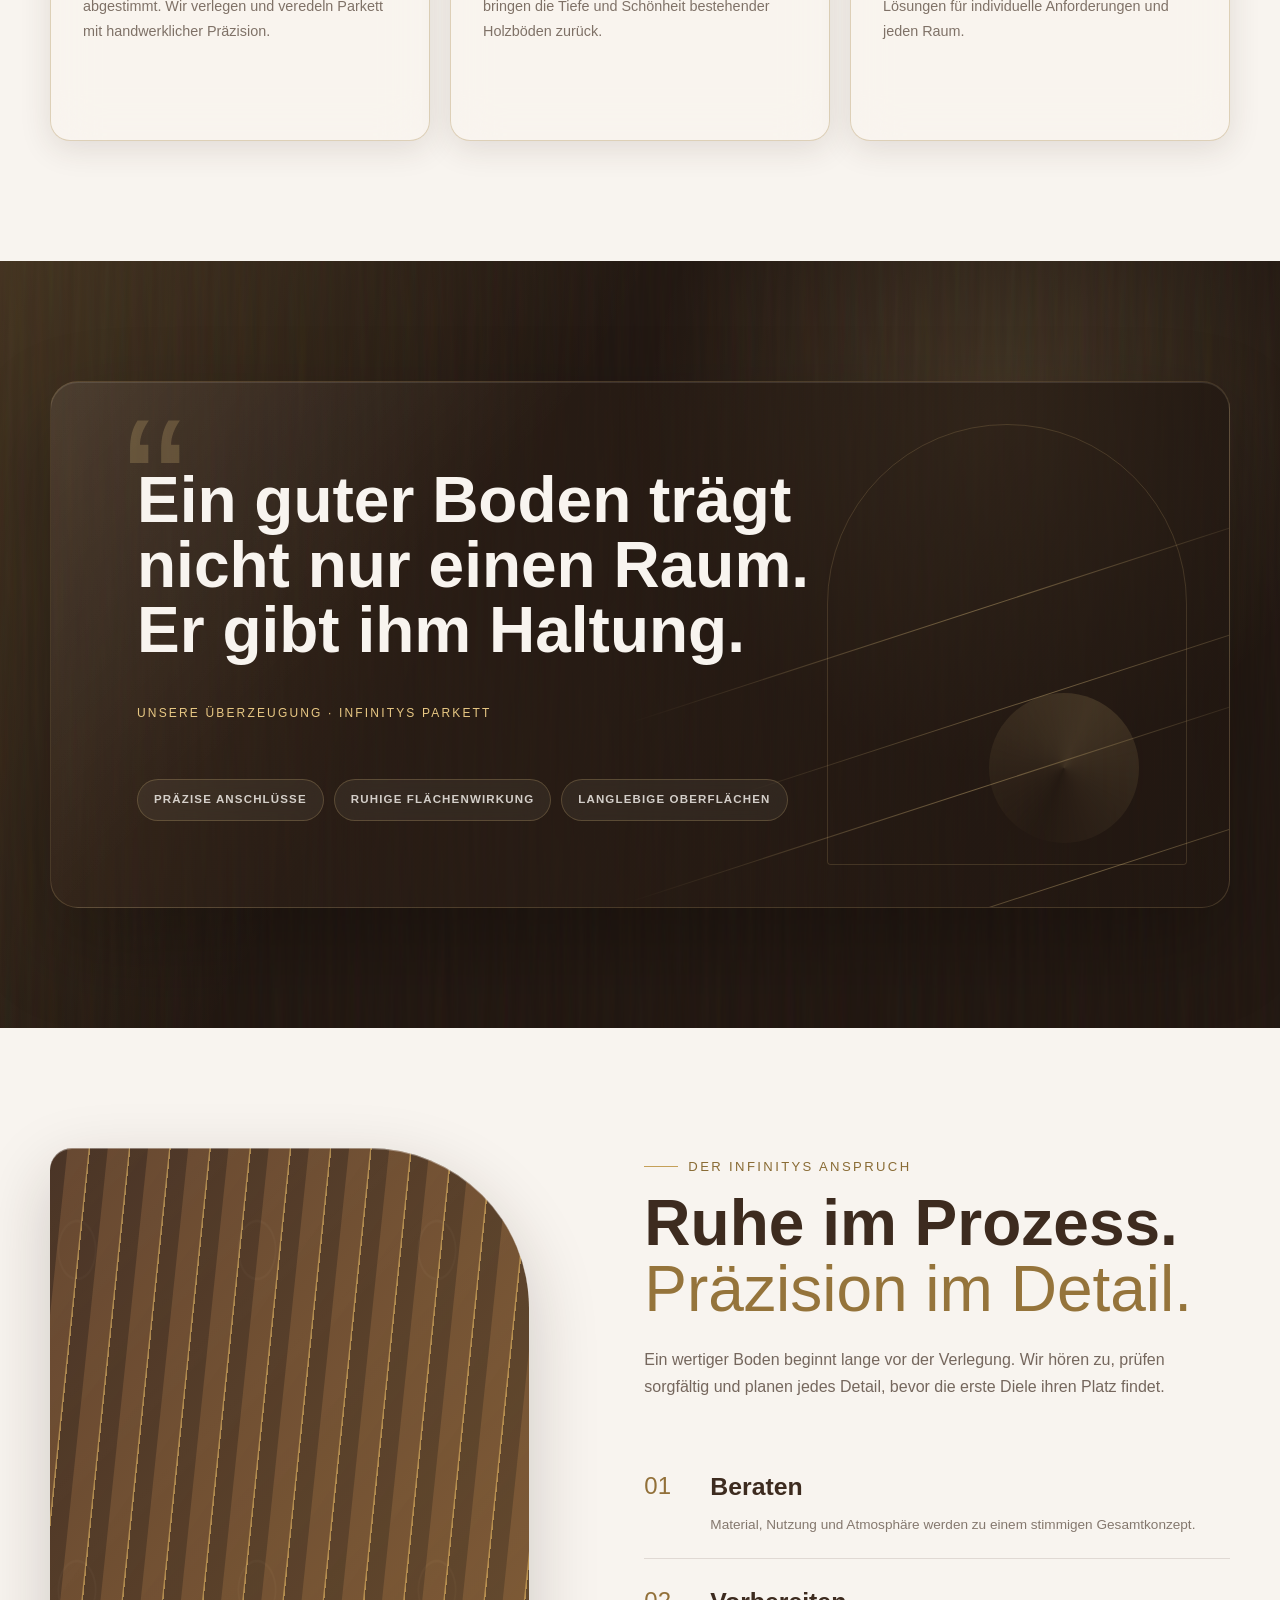
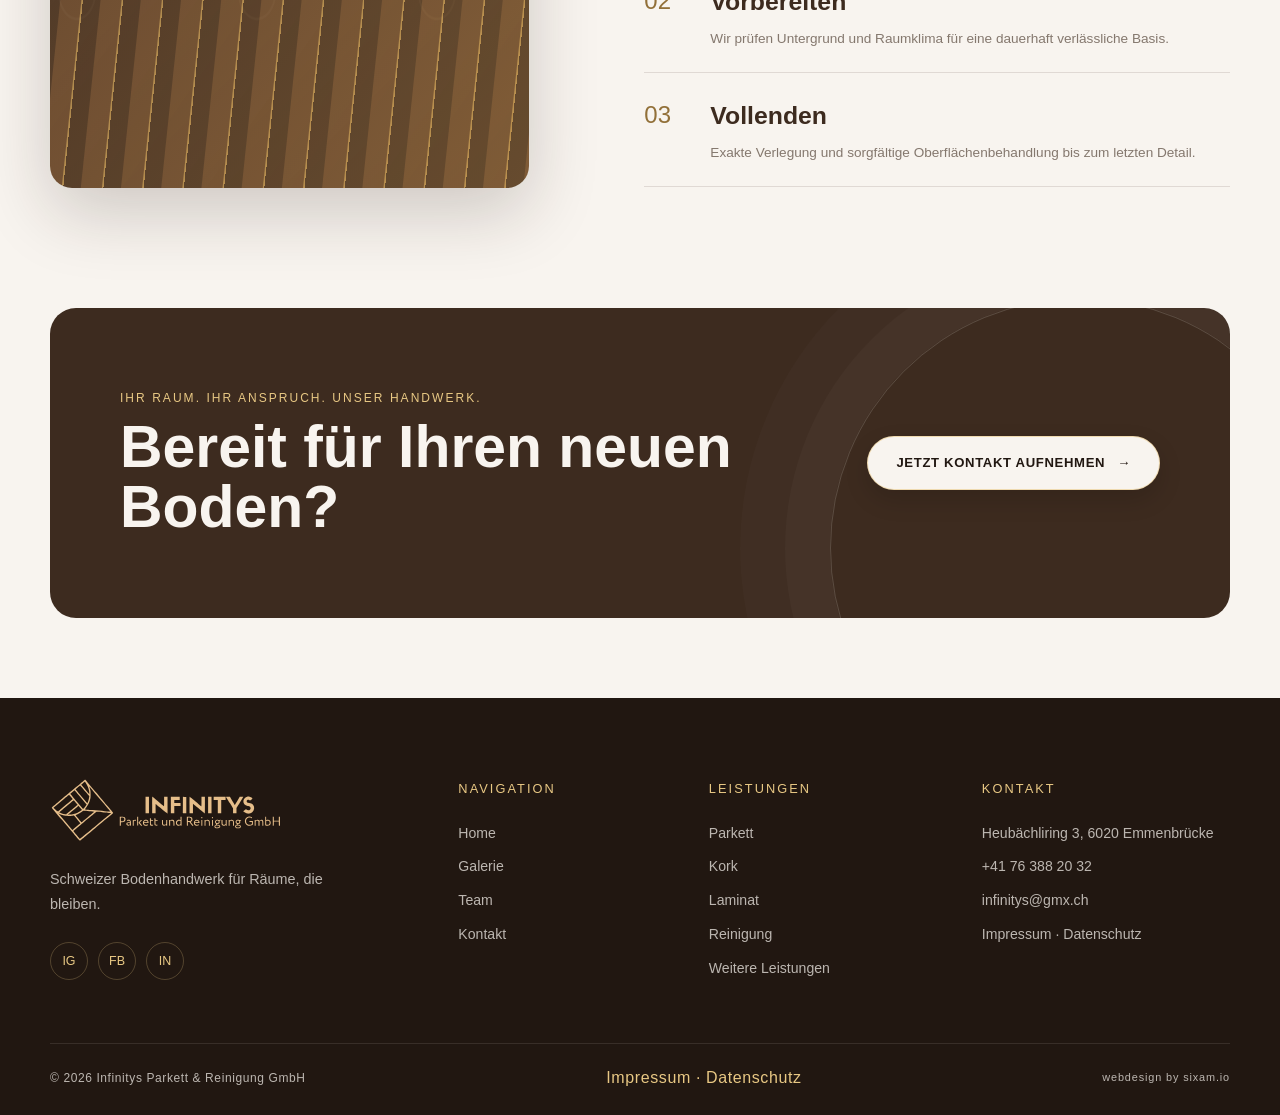
==== commit e55571c7: "Use sharp SVG logo without background" ====
--- a/index.html
+++ b/index.html
@@ -13,7 +13,7 @@
   <header class="site-header">
     <div class="nav-shell">
       <a class="brand-logo" href="/" aria-label="Infinitys Parkett Startseite">
-        <picture><source srcset="assets/logofull-180.webp" type="image/webp"><img src="assets/logofull.png" width="1945" height="555" alt="Infinitys Parkett &amp; Reinigung GmbH" fetchpriority="high" decoding="async"></picture>
+        <img src="assets/infinitys-logo.svg" width="1945" height="555" alt="Infinitys Parkett &amp; Reinigung GmbH" fetchpriority="high" decoding="async">
       </a>
       <nav class="desktop-nav" aria-label="Hauptnavigation">
         <a class="nav-link active" href="/">Home</a>
@@ -248,7 +248,7 @@
   <footer class="site-footer">
     <div class="container footer-main">
       <div class="footer-brand">
-        <picture><source srcset="assets/logofull-180.webp" type="image/webp"><img src="assets/logofull.png" width="1945" height="555" alt="Infinitys Parkett &amp; Reinigung GmbH" loading="lazy" decoding="async"></picture>
+        <img src="assets/infinitys-logo.svg" width="1945" height="555" alt="Infinitys Parkett &amp; Reinigung GmbH" loading="lazy" decoding="async">
         <p>Schweizer Bodenhandwerk für Räume, die bleiben.</p>
         <div class="social-links" aria-label="Social Media">
           <a href="#" aria-label="Instagram">IG</a>
--- a/css/home.min.css
+++ b/css/home.min.css
@@ -1 +1 @@
-:root{--walnut:#3d2b1f;--walnut-deep:#211711;--oak-gold:#c5a059;--oak-light:#e8c884;--slate:#2f3542;--ivory:#f8f4ef;--cream:#ede8e0;--mist:rgba(255, 255, 255, 0.08);--border-glass:rgba(255, 255, 255, 0.14);--glass:rgba(248, 244, 239, 0.58);--glass-border:rgba(151, 112, 46, 0.28);--shadow-soft:0 8px 32px rgba(61, 43, 31, 0.12),inset 0 1px 0 rgba(255, 255, 255, 0.35);--shadow-deep:0 24px 70px rgba(41, 27, 18, 0.2),inset 0 1px 0 rgba(255, 255, 255, 0.35);--font-display:"Manrope",Arial,sans-serif;--font-body:"Manrope",Arial,sans-serif;--font-label:"Plus Jakarta Sans",Arial,sans-serif;--ease-organic:cubic-bezier(0.22, 1, 0.36, 1);--container:min(1180px, calc(100vw - 48px))}*,::after,::before{box-sizing:border-box}html{scroll-behavior:smooth}body{margin:0;color:var(--walnut);background-color:var(--ivory);font-family:var(--font-body);font-size:16px;line-height:1.7;-webkit-font-smoothing:antialiased}body::before{position:fixed;z-index:-1;inset:0;content:"";pointer-events:none;opacity:.42;background-image:url("data:image/svg+xml,%3Csvg viewBox='0 0 220 220' xmlns='http://www.w3.org/2000/svg'%3E%3Cfilter id='n'%3E%3CfeTurbulence type='fractalNoise' baseFrequency='.62 .035' numOctaves='3' stitchTiles='stitch'/%3E%3C/filter%3E%3Crect width='100%25' height='100%25' filter='url(%23n)' opacity='.07'/%3E%3C/svg%3E"),radial-gradient(circle at 80% 10%,rgba(197,160,89,.14),transparent 35%)}body.menu-open{overflow:hidden}img,svg{display:block;max-width:100%}img{height:auto}a{color:inherit;text-decoration:none}a:focus-visible,button:focus-visible,input:focus-visible,select:focus-visible,textarea:focus-visible{outline:3px solid var(--oak-gold);outline-offset:4px}button,input,select,textarea{font:inherit}button{color:inherit}::selection{color:var(--ivory);background:var(--oak-gold)}.container{width:var(--container);margin-inline:auto}.section{position:relative;padding:120px 0}.section-kicker{display:inline-flex;align-items:center;gap:10px;margin-bottom:18px;color:#896b34;font-family:var(--font-label);font-size:.82rem;letter-spacing:.18em;line-height:1;text-transform:uppercase}.section-kicker::before{width:34px;height:1px;content:"";background:var(--oak-gold)}.section-heading{max-width:720px;margin:0;font-family:var(--font-display);font-size:clamp(2.6rem, 5vw, 4.6rem);font-weight:700;letter-spacing:0;line-height:1.02}.section-heading em{color:#95743b;font-style:normal;font-weight:500}.section-copy{max-width:560px;margin:24px 0 0;color:rgba(61,43,31,.7)}.glass{border:.5px solid var(--glass-border);border-radius:20px;background:var(--glass);box-shadow:var(--shadow-soft);backdrop-filter:blur(24px) saturate(160%);-webkit-backdrop-filter:blur(24px) saturate(160%)}.btn{position:relative;display:inline-flex;min-height:54px;align-items:center;justify-content:center;gap:12px;overflow:hidden;padding:0 28px;border:1px solid transparent;border-radius:999px;font-size:.82rem;font-weight:600;letter-spacing:.05em;line-height:1;text-transform:uppercase;transition:transform 220ms var(--ease-organic),box-shadow 220ms ease,background 220ms ease,border-color 220ms ease}.btn:hover{transform:translateY(-2px)}.btn-primary{color:var(--ivory);border-color:rgba(232,200,132,.58);background:linear-gradient(135deg,rgba(232,200,132,.24),transparent 38%),linear-gradient(135deg,var(--walnut-deep),var(--walnut) 56%,#6e4f2b);box-shadow:0 14px 34px rgba(33,23,17,.24),0 0 0 4px rgba(197,160,89,.12),inset 0 1px 0 rgba(255,255,255,.2)}.btn-primary:hover{border-color:rgba(232,200,132,.82);background:linear-gradient(135deg,rgba(232,200,132,.32),transparent 40%),linear-gradient(135deg,#130d09,var(--walnut-deep) 54%,#7d5a30);box-shadow:0 18px 42px rgba(33,23,17,.32),0 0 0 5px rgba(197,160,89,.18),inset 0 1px 0 rgba(255,255,255,.24)}.btn-ghost{border-color:rgba(61,43,31,.3);color:var(--walnut);background:rgba(248,244,239,.42)}.btn-ghost:hover{border-color:rgba(61,43,31,.52);background:rgba(255,255,255,.68)}.cta-banner .btn-primary,.dark-section .btn-primary{color:var(--walnut-deep);background:var(--ivory);box-shadow:0 10px 24px rgba(0,0,0,.14)}.cta-banner .btn-primary:hover,.dark-section .btn-primary:hover{background:#fff;box-shadow:0 14px 30px rgba(0,0,0,.2)}.whatsapp-float{position:fixed;z-index:1100;right:24px;bottom:24px;display:grid;width:58px;height:58px;place-items:center;border:1px solid rgba(255,255,255,.24);border-radius:50%;color:#fff;background:#1f8f58;box-shadow:0 16px 34px rgba(20,82,53,.26);transition:transform 220ms var(--ease-organic),box-shadow 220ms ease,background 220ms ease}.whatsapp-float:hover{transform:translateY(-3px);background:#187a4a;box-shadow:0 20px 42px rgba(20,82,53,.32)}.whatsapp-float svg{width:29px;height:29px;fill:currentColor}.text-link{display:inline-flex;align-items:center;gap:10px;color:#80632e;font-size:.78rem;font-weight:600;letter-spacing:.1em;text-transform:uppercase}.text-link span{transition:transform 250ms var(--ease-organic)}.text-link:hover span{transform:translateX(5px)}.wood-image{position:relative;overflow:hidden;background:linear-gradient(125deg,rgba(32,22,15,.15),rgba(197,160,89,.28)),repeating-linear-gradient(96deg,#4c3425 0 17px,#6e4b31 18px 38px,#bd9454 39px 40px)}.wood-image::after{position:absolute;inset:0;content:"";opacity:.6;background:radial-gradient(ellipse at 15% 30%,transparent 0 8%,rgba(255,255,255,.12) 8.4% 8.8%,transparent 9.2%),linear-gradient(135deg,rgba(255,255,255,.15),transparent 45%,rgba(20,13,8,.24));background-size:180px 340px,100% 100%;mix-blend-mode:soft-light}.icon-box{display:grid;width:52px;height:52px;place-items:center;border:1px solid rgba(197,160,89,.36);border-radius:16px;color:#8b6b34;background:rgba(255,255,255,.32)}.icon-box svg{width:25px;height:25px;fill:none;stroke:currentColor;stroke-linecap:round;stroke-linejoin:round;stroke-width:1.35}.site-footer{color:rgba(248,244,239,.72);background:var(--walnut-deep)}.footer-main{display:grid;grid-template-columns:1.5fr 0.8fr 0.9fr 1.1fr;gap:70px;padding:80px 0 62px}.footer-brand img{width:230px;margin-bottom:24px}.footer-brand p{max-width:320px;margin:0;font-size:.9rem}.footer-title{margin:0 0 22px;color:var(--oak-light);font-family:var(--font-label);font-size:.8rem;font-weight:400;letter-spacing:.16em;text-transform:uppercase}.footer-links{display:grid;gap:10px;margin:0;padding:0;list-style:none;font-size:.88rem}.footer-links a{transition:color .2s ease}.footer-links a:hover{color:var(--oak-light)}.social-links{display:flex;gap:10px;margin-top:26px}.social-links a{display:grid;width:38px;height:38px;place-items:center;border:1px solid rgba(232,200,132,.25);border-radius:50%;color:var(--oak-light);font-family:var(--font-label);font-size:.78rem;transition:background .2s ease,color .2s ease}.social-links a:hover{color:var(--walnut-deep);background:var(--oak-light)}.footer-bottom{display:flex;align-items:center;justify-content:space-between;padding:20px 0 24px;border-top:1px solid rgba(248,244,239,.1);font-size:.75rem;letter-spacing:.05em}.footer-bottom strong{color:var(--oak-light);font-family:var(--font-display);font-size:1rem;font-style:normal;font-weight:500}.footer-credit{color:rgba(248,244,239,.72);font-size:.68rem;letter-spacing:.08em;text-transform:lowercase;transition:color .2s ease}.footer-credit:hover{color:var(--oak-light)}@media (max-width:900px){:root{--container:min(100% - 32px, 700px)}.section{padding:88px 0}.whatsapp-float{right:18px;bottom:18px;width:54px;height:54px}.footer-main{grid-template-columns:1.4fr 1fr;gap:48px 30px}}@media (max-width:600px){:root{--container:min(100% - 24px, 520px)}.section{padding:72px 0}.section-heading{max-width:100%;font-size:clamp(2.35rem, 11vw, 3rem);line-height:1.06;overflow-wrap:anywhere}.section-copy{max-width:100%}.footer-main{grid-template-columns:1fr;padding:64px 0 44px}.footer-bottom{display:grid;gap:6px;justify-content:center;text-align:center}}.site-header{position:fixed;z-index:1000;top:0;right:0;left:0;transition:background 350ms ease,box-shadow 350ms ease,border-color 350ms ease}.site-header.is-scrolled{border-bottom:.5px solid var(--glass-border);background:rgba(248,244,239,.76);box-shadow:0 8px 28px rgba(61,43,31,.09);backdrop-filter:blur(24px) saturate(160%);-webkit-backdrop-filter:blur(24px) saturate(160%)}.nav-shell{display:grid;width:min(1320px,calc(100vw - 48px));height:94px;margin:0 auto;grid-template-columns:1fr auto 1fr;align-items:center;gap:30px;transition:height 350ms var(--ease-organic)}.is-scrolled .nav-shell{height:76px}.brand-logo{justify-self:start}.brand-logo img{width:198px;filter:brightness(.42) sepia(.45) saturate(.8);transition:width 350ms var(--ease-organic)}.is-scrolled .brand-logo img{width:174px}.desktop-nav{display:flex;align-items:center;gap:36px}.nav-link{position:relative;padding:34px 0;color:rgba(61,43,31,.72);font-size:.75rem;font-weight:600;letter-spacing:.11em;text-transform:uppercase;transition:color .2s ease,padding 350ms ease}.is-scrolled .nav-link{padding:25px 0}.nav-link::after{position:absolute;right:0;bottom:26px;left:0;height:1px;content:"";transform:scaleX(0);transform-origin:right;background:var(--oak-gold);transition:transform 250ms var(--ease-organic),bottom 350ms ease}.is-scrolled .nav-link::after{bottom:18px}.nav-link.active,.nav-link:hover{color:var(--walnut)}.nav-link.active::after,.nav-link:hover::after{transform:scaleX(1);transform-origin:left}.nav-services{position:relative}.nav-services .nav-link{display:flex;align-items:center;gap:6px;border:0;background:0 0;cursor:pointer}.dropdown-panel{position:absolute;top:calc(100% - 7px);left:50%;width:540px;padding:18px;opacity:0;pointer-events:none;transform:translateX(-50%) translateY(-8px);clip-path:inset(0 0 100% 0 round 20px);transition:clip-path 420ms cubic-bezier(.34, 1.56, .64, 1),opacity 240ms ease,transform 420ms var(--ease-organic)}.nav-services.is-open .dropdown-panel,.nav-services:focus-within .dropdown-panel,.nav-services:hover .dropdown-panel{opacity:1;pointer-events:auto;transform:translateX(-50%) translateY(0);clip-path:inset(0 0 0 0 round 20px)}.dropdown-grid{display:grid;grid-template-columns:repeat(2,1fr);gap:5px}.dropdown-item{display:flex;align-items:center;gap:12px;padding:13px;border-radius:12px;color:rgba(61,43,31,.78);font-size:.82rem;font-weight:500;transition:color .2s ease,background .2s ease,transform .2s ease}.dropdown-item svg{width:18px;height:18px;fill:none;stroke:var(--oak-gold);stroke-width:1.4}.dropdown-item:hover{color:var(--walnut);transform:translateX(3px);background:rgba(197,160,89,.12)}.nav-cta{min-height:44px;justify-self:end;padding:0 22px;font-size:.7rem}.menu-toggle{display:none;width:48px;height:48px;place-items:center;padding:0;border:1px solid rgba(61,43,31,.16);border-radius:50%;background:rgba(248,244,239,.5)}.menu-toggle-lines,.menu-toggle-lines::after,.menu-toggle-lines::before{display:block;width:19px;height:1.5px;content:"";background:var(--walnut);transition:transform 280ms ease,opacity .2s ease}.menu-toggle-lines{position:relative}.menu-toggle-lines::before{position:absolute;transform:translateY(-6px)}.menu-toggle-lines::after{position:absolute;transform:translateY(6px)}.menu-toggle[aria-expanded=true] .menu-toggle-lines{background:0 0}.menu-toggle[aria-expanded=true] .menu-toggle-lines::before{transform:rotate(45deg)}.menu-toggle[aria-expanded=true] .menu-toggle-lines::after{transform:rotate(-45deg)}.mobile-menu{position:fixed;z-index:999;inset:0;display:grid;align-items:center;padding:112px 24px 40px;opacity:0;pointer-events:none;transform:translateY(-12px);color:var(--ivory);background:rgba(33,23,17,.97);transition:opacity .3s ease,transform 350ms var(--ease-organic)}.mobile-menu.is-open{opacity:1;pointer-events:auto;transform:translateY(0)}.mobile-menu-inner{display:grid;width:min(100%,520px);margin:0 auto;gap:12px}.mobile-accordion-toggle,.mobile-link{display:flex;width:100%;align-items:center;justify-content:space-between;padding:6px 0;border:0;color:var(--ivory);background:0 0;font-family:var(--font-display);font-size:clamp(2.4rem, 11vw, 4.5rem);line-height:1;text-align:left}.mobile-link.active{color:var(--oak-light)}.mobile-submenu{display:grid;max-height:0;grid-template-columns:repeat(2,1fr);gap:0 16px;overflow:hidden;transition:max-height .4s var(--ease-organic),padding .3s ease}.mobile-submenu.is-open{max-height:290px;padding:10px 0 18px}.mobile-submenu a{padding:8px 0;color:var(--oak-light);font-size:.76rem;letter-spacing:.1em;text-transform:uppercase}@media (max-width:1050px){.desktop-nav,.nav-cta{display:none}.nav-shell{width:min(100% - 32px,900px);height:80px;grid-template-columns:1fr auto}.brand-logo img,.is-scrolled .brand-logo img{width:176px}.menu-toggle{display:grid}}@media (max-width:600px){.nav-shell{width:calc(100% - 24px)}.brand-logo img,.is-scrolled .brand-logo img{width:158px}}.hero-reveal{opacity:0;transform:translateY(24px);animation:hero-in .9s var(--ease-organic) forwards}.hero-reveal:first-child{animation-delay:120ms}.hero-reveal:nth-child(2){animation-delay:.2s}.hero-reveal:nth-child(3){animation-delay:280ms}.hero-reveal:nth-child(4){animation-delay:360ms}.hero-reveal:nth-child(5){animation-delay:440ms}@keyframes hero-in{to{opacity:1;transform:translateY(0)}}[data-reveal]{opacity:0;transform:translateY(28px);transition:opacity .7s ease-out,transform .7s var(--ease-organic)}[data-reveal].is-visible{opacity:1;transform:translateY(0)}[data-reveal-group]>*{opacity:0;transform:translateY(28px);transition:opacity 650ms ease-out,transform 650ms var(--ease-organic)}[data-reveal-group].is-visible>*{opacity:1;transform:translateY(0)}[data-reveal-group].is-visible>:nth-child(2){transition-delay:60ms}[data-reveal-group].is-visible>:nth-child(3){transition-delay:120ms}[data-reveal-group].is-visible>:nth-child(4){transition-delay:180ms}[data-reveal-group].is-visible>:nth-child(5){transition-delay:240ms}[data-reveal-group].is-visible>:nth-child(6){transition-delay:0.3s}@media (prefers-reduced-motion:reduce){html{scroll-behavior:auto}*,::after,::before{scroll-behavior:auto!important;animation-duration:0s!important;animation-iteration-count:1!important;transition-duration:0s!important}.hero-reveal,[data-reveal-group]>*,[data-reveal]{opacity:1;transform:none}}.home-hero{position:relative;display:grid;min-height:100svh;align-items:center;overflow:hidden;padding:132px 0 56px}.home-hero::before{position:absolute;z-index:-1;top:-20%;right:-12%;width:min(62vw,900px);aspect-ratio:1;border-radius:50%;content:"";opacity:.54;background:radial-gradient(circle,rgba(197,160,89,.23),transparent 68%)}.hero-grid{display:grid;grid-template-columns:minmax(0,1.05fr) minmax(380px,0.75fr);align-items:center;gap:clamp(50px,8vw,120px)}.hero-copy{position:relative;z-index:2}.hero-eyebrow{display:flex;align-items:center;gap:13px;margin-bottom:24px;color:#7a5d2c;font-family:var(--font-label);font-size:.84rem;letter-spacing:.2em;text-transform:uppercase}.hero-eyebrow::before{width:42px;height:1px;content:"";background:var(--oak-gold)}.hero-eyebrow img{width:18px;height:18px;object-fit:contain}.hero-title{max-width:760px;margin:0;font-family:var(--font-display);font-size:clamp(4.2rem, 6.2vw, 6.1rem);font-weight:800;letter-spacing:0;line-height:.92}.hero-title span{display:block;color:#9b793c;font-style:normal;font-weight:500}.hero-text{max-width:560px;margin:30px 0 0;color:rgba(61,43,31,.7);font-size:1.02rem}.hero-actions{display:flex;flex-wrap:wrap;gap:12px;margin-top:36px}.hero-note{display:flex;align-items:center;gap:14px;margin-top:34px;color:rgba(61,43,31,.58);font-size:.74rem;letter-spacing:.08em;text-transform:uppercase}.hero-note-mark{position:relative;width:34px;height:34px;border:1px solid rgba(197,160,89,.4);border-radius:50%}.hero-note-mark::after,.hero-note-mark::before{position:absolute;top:50%;left:50%;content:"";transform:translate(-50%,-50%);background:var(--oak-gold)}.hero-note-mark::before{width:14px;height:1px}.hero-note-mark::after{width:1px;height:14px}.hero-visual-wrap{position:relative;justify-self:stretch}.hero-visual{position:relative;overflow:hidden;min-height:min(69vh,720px);border-radius:180px 180px 24px 24px;box-shadow:0 35px 90px rgba(61,43,31,.25)}.hero-home-image{background:var(--cream)}.hero-home-image img,.hero-home-image picture{display:block;width:100%;height:100%;min-height:min(69vh,720px)}.hero-home-image img{object-fit:cover}.hero-visual::before{position:absolute;z-index:1;inset:16px;border:1px solid rgba(248,244,239,.3);border-radius:166px 166px 16px 16px;content:""}.hero-visual .visual-label{position:absolute;z-index:2;right:20px;bottom:20px;left:20px;padding:22px 24px;color:var(--ivory);background:rgba(45,31,22,.58)}.visual-label small{display:block;margin-bottom:5px;color:var(--oak-light);font-family:var(--font-label);font-size:.72rem;letter-spacing:.18em}.visual-label strong{font-family:var(--font-display);font-size:1.55rem;font-weight:500}.hero-seal{position:absolute;z-index:3;top:18%;left:-48px;display:grid;width:112px;height:112px;place-content:center;border-radius:50%;color:var(--walnut);background:rgba(248,244,239,.72);text-align:center}.hero-seal span{display:block;font-family:var(--font-label);font-size:.62rem;letter-spacing:.13em;line-height:1.3;text-transform:uppercase}.hero-seal strong{display:block;color:#8d6b32;font-family:var(--font-display);font-size:2rem;font-style:normal;font-weight:600;line-height:.9}.craft-strip{position:relative;z-index:3;margin-top:-22px}.craft-bar{display:grid;grid-template-columns:1.1fr repeat(3,1fr);align-items:stretch;overflow:hidden}.craft-intro,.stat{padding:28px 34px}.craft-intro{display:flex;align-items:center;gap:14px;border-right:1px solid rgba(197,160,89,.2);font-family:var(--font-display);font-size:1.3rem;font-style:normal;font-weight:600;line-height:1.1}.craft-intro::before{width:8px;height:8px;flex:0 0 auto;border-radius:50%;content:"";background:var(--oak-gold);box-shadow:0 0 0 7px rgba(197,160,89,.12)}.stat{border-right:1px solid rgba(197,160,89,.2)}.stat:last-child{border-right:0}.stat-number{display:block;color:#88672f;font-family:var(--font-display);font-size:2.6rem;font-weight:700;letter-spacing:0;line-height:.9}.stat-label{display:block;margin-top:9px;color:rgba(61,43,31,.62);font-size:.69rem;font-weight:600;letter-spacing:.1em;text-transform:uppercase}.services-heading-row{display:flex;align-items:end;justify-content:space-between;gap:40px;margin-bottom:56px}.service-grid{display:grid;grid-template-columns:repeat(3,1fr);gap:20px}.service-card{position:relative;min-height:390px;overflow:hidden;padding:32px;transition:transform 350ms var(--ease-organic),box-shadow 350ms ease}.service-card::before{position:absolute;top:0;left:0;width:0;height:2px;content:"";background:var(--oak-gold);transition:width 280ms var(--ease-organic)}.service-card:hover{transform:translateY(-4px) scale(1.025);box-shadow:var(--shadow-deep)}.service-card:hover::before{width:100%}.service-number{position:absolute;top:18px;right:24px;color:rgba(61,43,31,.11);font-family:var(--font-display);font-size:5.5rem;font-style:normal;line-height:1}.service-card h3{position:relative;margin:80px 0 14px;font-family:var(--font-display);font-size:2.5rem;font-weight:700;letter-spacing:0;line-height:1}.service-card p{position:relative;margin:0;color:rgba(61,43,31,.65);font-size:.9rem}.service-card .text-link{position:absolute;bottom:30px;left:32px;opacity:0;transform:translateY(8px);transition:opacity 250ms ease,transform 250ms ease}.service-card:focus-within .text-link,.service-card:hover .text-link{opacity:1;transform:translateY(0)}.philosophy{overflow:hidden;color:var(--ivory);background:linear-gradient(120deg,rgba(197,160,89,.2),transparent 38%),radial-gradient(circle at 78% 20%,rgba(232,200,132,.16),transparent 30%),var(--walnut-deep)}.philosophy::before{position:absolute;inset:0;content:"";opacity:.15;background-image:url("data:image/svg+xml,%3Csvg viewBox='0 0 260 220' xmlns='http://www.w3.org/2000/svg'%3E%3Cfilter id='n'%3E%3CfeTurbulence type='fractalNoise' baseFrequency='.5 .025' numOctaves='3'/%3E%3C/filter%3E%3Crect width='100%25' height='100%25' filter='url(%23n)'/%3E%3C/svg%3E");mix-blend-mode:soft-light}.philosophy-stage{position:relative;display:grid;min-height:520px;align-items:center;padding:clamp(44px,7vw,86px);overflow:hidden;border:1px solid rgba(232,200,132,.18);border-radius:28px;background:linear-gradient(135deg,rgba(255,255,255,.08),transparent 32%),linear-gradient(90deg,rgba(61,43,31,.34),rgba(33,23,17,.68));box-shadow:0 36px 90px rgba(0,0,0,.24),inset 0 1px 0 rgba(255,255,255,.1)}.philosophy-stage::after,.philosophy-stage::before{position:absolute;content:"";pointer-events:none}.philosophy-stage::before{top:42px;right:42px;bottom:42px;width:min(34vw,360px);border:1px solid rgba(232,200,132,.16);border-radius:999px 999px 18px 18px}.philosophy-stage::after{right:clamp(24px,7vw,96px);bottom:clamp(24px,5vw,68px);width:150px;height:150px;border-radius:50%;background:conic-gradient(from 22deg,rgba(232,200,132,.82),rgba(197,160,89,.08),rgba(232,200,132,.82));opacity:.18;filter:blur(.2px)}.philosophy-grain{position:absolute;inset:0;overflow:hidden;pointer-events:none}.philosophy-grain span{position:absolute;right:-8%;width:62%;height:1px;transform:rotate(-18deg);transform-origin:right;background:linear-gradient(90deg,transparent,rgba(232,200,132,.38),transparent)}.philosophy-grain span:first-child{top:22%}.philosophy-grain span:nth-child(2){top:38%;right:-14%}.philosophy-grain span:nth-child(3){top:56%}.philosophy-grain span:nth-child(4){top:72%;right:-18%}.quote-block{position:relative;z-index:1;max-width:870px;text-align:left}.quote-mark{position:absolute;top:-78px;left:-14px;color:var(--oak-light);font-family:var(--font-display);font-size:clamp(7rem, 15vw, 14rem);font-style:normal;line-height:1;opacity:.22}.quote-block blockquote{position:relative;margin:0 0 34px;font-family:var(--font-display);font-size:clamp(2.45rem, 5vw, 5.5rem);font-style:normal;font-weight:800;letter-spacing:0;line-height:1.02;text-wrap:balance}.quote-block cite{color:var(--oak-light);font-family:var(--font-label);font-size:.75rem;font-style:normal;letter-spacing:.18em;text-transform:uppercase}.philosophy-proof{position:relative;z-index:1;display:flex;max-width:820px;flex-wrap:wrap;gap:10px;margin-top:54px}.philosophy-proof span{display:inline-flex;min-height:42px;align-items:center;padding:0 16px;border:1px solid rgba(232,200,132,.22);border-radius:999px;color:rgba(248,244,239,.82);background:rgba(248,244,239,.06);font-family:var(--font-label);font-size:.72rem;font-weight:600;letter-spacing:.1em;text-transform:uppercase;backdrop-filter:blur(12px);-webkit-backdrop-filter:blur(12px)}.process-grid{display:grid;grid-template-columns:0.9fr 1.1fr;align-items:center;gap:clamp(50px,9vw,130px)}.process-image{min-height:640px;border-radius:22px 160px 22px 22px;box-shadow:var(--shadow-deep)}.process-list{display:grid;margin-top:44px}.process-item{display:grid;grid-template-columns:50px 1fr;gap:16px;padding:22px 0;border-bottom:1px solid rgba(61,43,31,.13)}.process-item span{color:#927039;font-family:var(--font-display);font-size:1.5rem;font-style:normal}.process-item h3{margin:0 0 4px;font-family:var(--font-display);font-size:1.55rem;font-weight:600}.process-item p{margin:0;color:rgba(61,43,31,.62);font-size:.85rem}.cta-section{padding:0 0 80px}.cta-banner{position:relative;display:flex;min-height:310px;align-items:center;justify-content:space-between;gap:40px;overflow:hidden;padding:60px 70px;border-radius:26px;color:var(--ivory);background:var(--walnut)}.cta-banner::after{position:absolute;right:-100px;bottom:-180px;width:500px;height:500px;border:1px solid rgba(248,244,239,.16);border-radius:50%;content:"";box-shadow:0 0 0 45px rgba(248,244,239,.025),0 0 0 90px rgba(248,244,239,.015)}.cta-banner .btn,.cta-copy{position:relative;z-index:1}.cta-copy p{margin:0 0 9px;color:var(--oak-light);font-family:var(--font-label);font-size:.75rem;letter-spacing:.17em;text-transform:uppercase}.cta-copy h2{max-width:700px;margin:0;font-family:var(--font-display);font-size:clamp(2.7rem, 4.6vw, 4.4rem);font-weight:700;letter-spacing:0;line-height:1.02}@media (max-width:1050px){.home-hero{min-height:auto;padding-top:145px}.hero-grid{grid-template-columns:1fr}.hero-title{max-width:850px}.hero-visual-wrap{width:min(100%,650px);justify-self:end}.hero-visual{min-height:560px}.craft-bar{grid-template-columns:repeat(3,1fr)}.craft-intro{display:none}.service-grid{grid-template-columns:repeat(2,1fr)}.service-card:last-child{grid-column:span 2}}@media (max-width:800px){.hero-title{font-size:clamp(4.1rem, 18vw, 6rem)}.craft-strip{margin-top:20px}.craft-bar{grid-template-columns:1fr}.stat{display:flex;align-items:center;justify-content:space-between;border-right:0;border-bottom:1px solid rgba(197,160,89,.2)}.stat:last-child{border-bottom:0}.services-heading-row{display:grid}.process-grid,.service-grid{grid-template-columns:1fr}.service-card:last-child{grid-column:auto}.service-card .text-link{opacity:1;transform:none}.process-image{min-height:460px}.cta-banner{display:grid;padding:46px 32px}.cta-banner .btn{justify-self:start}}@media (max-width:600px){.home-hero{padding-top:120px}.hero-title{font-size:clamp(3.2rem, 14vw, 4.2rem)}.hero-visual{min-height:470px;border-radius:120px 120px 20px 20px}.hero-visual::before{border-radius:110px 110px 14px 14px}.hero-seal{top:-30px;left:auto;right:-2px;width:94px;height:94px}.hero-actions{display:grid}.hero-actions .btn{width:100%}.service-card{min-height:370px}.quote-block blockquote{font-size:2.65rem}.philosophy-stage{min-height:auto;padding:42px 24px;border-radius:22px}.philosophy-stage::before{top:auto;right:-60px;bottom:24px;width:220px;height:220px}.philosophy-proof{margin-top:34px}.philosophy-proof span{width:100%;justify-content:center;text-align:center}}+:root{--walnut:#3d2b1f;--walnut-deep:#211711;--oak-gold:#c5a059;--oak-light:#e8c884;--slate:#2f3542;--ivory:#f8f4ef;--cream:#ede8e0;--mist:rgba(255, 255, 255, 0.08);--border-glass:rgba(255, 255, 255, 0.14);--glass:rgba(248, 244, 239, 0.58);--glass-border:rgba(151, 112, 46, 0.28);--shadow-soft:0 8px 32px rgba(61, 43, 31, 0.12),inset 0 1px 0 rgba(255, 255, 255, 0.35);--shadow-deep:0 24px 70px rgba(41, 27, 18, 0.2),inset 0 1px 0 rgba(255, 255, 255, 0.35);--font-display:"Manrope",Arial,sans-serif;--font-body:"Manrope",Arial,sans-serif;--font-label:"Plus Jakarta Sans",Arial,sans-serif;--ease-organic:cubic-bezier(0.22, 1, 0.36, 1);--container:min(1180px, calc(100vw - 48px))}*,::after,::before{box-sizing:border-box}html{scroll-behavior:smooth}body{margin:0;color:var(--walnut);background-color:var(--ivory);font-family:var(--font-body);font-size:16px;line-height:1.7;-webkit-font-smoothing:antialiased}body::before{position:fixed;z-index:-1;inset:0;content:"";pointer-events:none;opacity:.42;background-image:url("data:image/svg+xml,%3Csvg viewBox='0 0 220 220' xmlns='http://www.w3.org/2000/svg'%3E%3Cfilter id='n'%3E%3CfeTurbulence type='fractalNoise' baseFrequency='.62 .035' numOctaves='3' stitchTiles='stitch'/%3E%3C/filter%3E%3Crect width='100%25' height='100%25' filter='url(%23n)' opacity='.07'/%3E%3C/svg%3E"),radial-gradient(circle at 80% 10%,rgba(197,160,89,.14),transparent 35%)}body.menu-open{overflow:hidden}img,svg{display:block;max-width:100%}img{height:auto}a{color:inherit;text-decoration:none}a:focus-visible,button:focus-visible,input:focus-visible,select:focus-visible,textarea:focus-visible{outline:3px solid var(--oak-gold);outline-offset:4px}button,input,select,textarea{font:inherit}button{color:inherit}::selection{color:var(--ivory);background:var(--oak-gold)}.container{width:var(--container);margin-inline:auto}.section{position:relative;padding:120px 0}.section-kicker{display:inline-flex;align-items:center;gap:10px;margin-bottom:18px;color:#896b34;font-family:var(--font-label);font-size:.82rem;letter-spacing:.18em;line-height:1;text-transform:uppercase}.section-kicker::before{width:34px;height:1px;content:"";background:var(--oak-gold)}.section-heading{max-width:720px;margin:0;font-family:var(--font-display);font-size:clamp(2.6rem, 5vw, 4.6rem);font-weight:700;letter-spacing:0;line-height:1.02}.section-heading em{color:#95743b;font-style:normal;font-weight:500}.section-copy{max-width:560px;margin:24px 0 0;color:rgba(61,43,31,.7)}.glass{border:.5px solid var(--glass-border);border-radius:20px;background:var(--glass);box-shadow:var(--shadow-soft);backdrop-filter:blur(24px) saturate(160%);-webkit-backdrop-filter:blur(24px) saturate(160%)}.btn{position:relative;display:inline-flex;min-height:54px;align-items:center;justify-content:center;gap:12px;overflow:hidden;padding:0 28px;border:1px solid transparent;border-radius:999px;font-size:.82rem;font-weight:600;letter-spacing:.05em;line-height:1;text-transform:uppercase;transition:transform 220ms var(--ease-organic),box-shadow 220ms ease,background 220ms ease,border-color 220ms ease}.btn:hover{transform:translateY(-2px)}.btn-primary{color:var(--ivory);border-color:rgba(232,200,132,.58);background:linear-gradient(135deg,rgba(232,200,132,.24),transparent 38%),linear-gradient(135deg,var(--walnut-deep),var(--walnut) 56%,#6e4f2b);box-shadow:0 14px 34px rgba(33,23,17,.24),0 0 0 4px rgba(197,160,89,.12),inset 0 1px 0 rgba(255,255,255,.2)}.btn-primary:hover{border-color:rgba(232,200,132,.82);background:linear-gradient(135deg,rgba(232,200,132,.32),transparent 40%),linear-gradient(135deg,#130d09,var(--walnut-deep) 54%,#7d5a30);box-shadow:0 18px 42px rgba(33,23,17,.32),0 0 0 5px rgba(197,160,89,.18),inset 0 1px 0 rgba(255,255,255,.24)}.btn-ghost{border-color:rgba(61,43,31,.3);color:var(--walnut);background:rgba(248,244,239,.42)}.btn-ghost:hover{border-color:rgba(61,43,31,.52);background:rgba(255,255,255,.68)}.cta-banner .btn-primary,.dark-section .btn-primary{color:var(--walnut-deep);background:var(--ivory);box-shadow:0 10px 24px rgba(0,0,0,.14)}.cta-banner .btn-primary:hover,.dark-section .btn-primary:hover{background:#fff;box-shadow:0 14px 30px rgba(0,0,0,.2)}.whatsapp-float{position:fixed;z-index:1100;right:24px;bottom:24px;display:grid;width:58px;height:58px;place-items:center;border:1px solid rgba(255,255,255,.24);border-radius:50%;color:#fff;background:#1f8f58;box-shadow:0 16px 34px rgba(20,82,53,.26);transition:transform 220ms var(--ease-organic),box-shadow 220ms ease,background 220ms ease}.whatsapp-float:hover{transform:translateY(-3px);background:#187a4a;box-shadow:0 20px 42px rgba(20,82,53,.32)}.whatsapp-float svg{width:29px;height:29px;fill:currentColor}.text-link{display:inline-flex;align-items:center;gap:10px;color:#80632e;font-size:.78rem;font-weight:600;letter-spacing:.1em;text-transform:uppercase}.text-link span{transition:transform 250ms var(--ease-organic)}.text-link:hover span{transform:translateX(5px)}.wood-image{position:relative;overflow:hidden;background:linear-gradient(125deg,rgba(32,22,15,.15),rgba(197,160,89,.28)),repeating-linear-gradient(96deg,#4c3425 0 17px,#6e4b31 18px 38px,#bd9454 39px 40px)}.wood-image::after{position:absolute;inset:0;content:"";opacity:.6;background:radial-gradient(ellipse at 15% 30%,transparent 0 8%,rgba(255,255,255,.12) 8.4% 8.8%,transparent 9.2%),linear-gradient(135deg,rgba(255,255,255,.15),transparent 45%,rgba(20,13,8,.24));background-size:180px 340px,100% 100%;mix-blend-mode:soft-light}.icon-box{display:grid;width:52px;height:52px;place-items:center;border:1px solid rgba(197,160,89,.36);border-radius:16px;color:#8b6b34;background:rgba(255,255,255,.32)}.icon-box svg{width:25px;height:25px;fill:none;stroke:currentColor;stroke-linecap:round;stroke-linejoin:round;stroke-width:1.35}.site-footer{color:rgba(248,244,239,.72);background:var(--walnut-deep)}.footer-main{display:grid;grid-template-columns:1.5fr 0.8fr 0.9fr 1.1fr;gap:70px;padding:80px 0 62px}.footer-brand img{width:230px;margin-bottom:24px}.footer-brand p{max-width:320px;margin:0;font-size:.9rem}.footer-title{margin:0 0 22px;color:var(--oak-light);font-family:var(--font-label);font-size:.8rem;font-weight:400;letter-spacing:.16em;text-transform:uppercase}.footer-links{display:grid;gap:10px;margin:0;padding:0;list-style:none;font-size:.88rem}.footer-links a{transition:color .2s ease}.footer-links a:hover{color:var(--oak-light)}.social-links{display:flex;gap:10px;margin-top:26px}.social-links a{display:grid;width:38px;height:38px;place-items:center;border:1px solid rgba(232,200,132,.25);border-radius:50%;color:var(--oak-light);font-family:var(--font-label);font-size:.78rem;transition:background .2s ease,color .2s ease}.social-links a:hover{color:var(--walnut-deep);background:var(--oak-light)}.footer-bottom{display:flex;align-items:center;justify-content:space-between;padding:20px 0 24px;border-top:1px solid rgba(248,244,239,.1);font-size:.75rem;letter-spacing:.05em}.footer-bottom strong{color:var(--oak-light);font-family:var(--font-display);font-size:1rem;font-style:normal;font-weight:500}.footer-credit{color:rgba(248,244,239,.72);font-size:.68rem;letter-spacing:.08em;text-transform:lowercase;transition:color .2s ease}.footer-credit:hover{color:var(--oak-light)}@media (max-width:900px){:root{--container:min(100% - 32px, 700px)}.section{padding:88px 0}.whatsapp-float{right:18px;bottom:18px;width:54px;height:54px}.footer-main{grid-template-columns:1.4fr 1fr;gap:48px 30px}}@media (max-width:600px){:root{--container:min(100% - 24px, 520px)}.section{padding:72px 0}.section-heading{max-width:100%;font-size:clamp(2.35rem, 11vw, 3rem);line-height:1.06;overflow-wrap:anywhere}.section-copy{max-width:100%}.footer-main{grid-template-columns:1fr;padding:64px 0 44px}.footer-bottom{display:grid;gap:6px;justify-content:center;text-align:center}}.site-header{position:fixed;z-index:1000;top:0;right:0;left:0;transition:background 350ms ease,box-shadow 350ms ease,border-color 350ms ease}.site-header.is-scrolled{border-bottom:.5px solid var(--glass-border);background:rgba(248,244,239,.76);box-shadow:0 8px 28px rgba(61,43,31,.09);backdrop-filter:blur(24px) saturate(160%);-webkit-backdrop-filter:blur(24px) saturate(160%)}.nav-shell{display:grid;width:min(1320px,calc(100vw - 48px));height:94px;margin:0 auto;grid-template-columns:1fr auto 1fr;align-items:center;gap:30px;transition:height 350ms var(--ease-organic)}.is-scrolled .nav-shell{height:76px}.brand-logo{justify-self:start}.brand-logo img{width:198px;transition:width 350ms var(--ease-organic)}.is-scrolled .brand-logo img{width:174px}.desktop-nav{display:flex;align-items:center;gap:36px}.nav-link{position:relative;padding:34px 0;color:rgba(61,43,31,.72);font-size:.75rem;font-weight:600;letter-spacing:.11em;text-transform:uppercase;transition:color .2s ease,padding 350ms ease}.is-scrolled .nav-link{padding:25px 0}.nav-link::after{position:absolute;right:0;bottom:26px;left:0;height:1px;content:"";transform:scaleX(0);transform-origin:right;background:var(--oak-gold);transition:transform 250ms var(--ease-organic),bottom 350ms ease}.is-scrolled .nav-link::after{bottom:18px}.nav-link.active,.nav-link:hover{color:var(--walnut)}.nav-link.active::after,.nav-link:hover::after{transform:scaleX(1);transform-origin:left}.nav-services{position:relative}.nav-services .nav-link{display:flex;align-items:center;gap:6px;border:0;background:0 0;cursor:pointer}.dropdown-panel{position:absolute;top:calc(100% - 7px);left:50%;width:540px;padding:18px;opacity:0;pointer-events:none;transform:translateX(-50%) translateY(-8px);clip-path:inset(0 0 100% 0 round 20px);transition:clip-path 420ms cubic-bezier(.34, 1.56, .64, 1),opacity 240ms ease,transform 420ms var(--ease-organic)}.nav-services.is-open .dropdown-panel,.nav-services:focus-within .dropdown-panel,.nav-services:hover .dropdown-panel{opacity:1;pointer-events:auto;transform:translateX(-50%) translateY(0);clip-path:inset(0 0 0 0 round 20px)}.dropdown-grid{display:grid;grid-template-columns:repeat(2,1fr);gap:5px}.dropdown-item{display:flex;align-items:center;gap:12px;padding:13px;border-radius:12px;color:rgba(61,43,31,.78);font-size:.82rem;font-weight:500;transition:color .2s ease,background .2s ease,transform .2s ease}.dropdown-item svg{width:18px;height:18px;fill:none;stroke:var(--oak-gold);stroke-width:1.4}.dropdown-item:hover{color:var(--walnut);transform:translateX(3px);background:rgba(197,160,89,.12)}.nav-cta{min-height:44px;justify-self:end;padding:0 22px;font-size:.7rem}.menu-toggle{display:none;width:48px;height:48px;place-items:center;padding:0;border:1px solid rgba(61,43,31,.16);border-radius:50%;background:rgba(248,244,239,.5)}.menu-toggle-lines,.menu-toggle-lines::after,.menu-toggle-lines::before{display:block;width:19px;height:1.5px;content:"";background:var(--walnut);transition:transform 280ms ease,opacity .2s ease}.menu-toggle-lines{position:relative}.menu-toggle-lines::before{position:absolute;transform:translateY(-6px)}.menu-toggle-lines::after{position:absolute;transform:translateY(6px)}.menu-toggle[aria-expanded=true] .menu-toggle-lines{background:0 0}.menu-toggle[aria-expanded=true] .menu-toggle-lines::before{transform:rotate(45deg)}.menu-toggle[aria-expanded=true] .menu-toggle-lines::after{transform:rotate(-45deg)}.mobile-menu{position:fixed;z-index:999;inset:0;display:grid;align-items:center;padding:112px 24px 40px;opacity:0;pointer-events:none;transform:translateY(-12px);color:var(--ivory);background:rgba(33,23,17,.97);transition:opacity .3s ease,transform 350ms var(--ease-organic)}.mobile-menu.is-open{opacity:1;pointer-events:auto;transform:translateY(0)}.mobile-menu-inner{display:grid;width:min(100%,520px);margin:0 auto;gap:12px}.mobile-accordion-toggle,.mobile-link{display:flex;width:100%;align-items:center;justify-content:space-between;padding:6px 0;border:0;color:var(--ivory);background:0 0;font-family:var(--font-display);font-size:clamp(2.4rem, 11vw, 4.5rem);line-height:1;text-align:left}.mobile-link.active{color:var(--oak-light)}.mobile-submenu{display:grid;max-height:0;grid-template-columns:repeat(2,1fr);gap:0 16px;overflow:hidden;transition:max-height .4s var(--ease-organic),padding .3s ease}.mobile-submenu.is-open{max-height:290px;padding:10px 0 18px}.mobile-submenu a{padding:8px 0;color:var(--oak-light);font-size:.76rem;letter-spacing:.1em;text-transform:uppercase}@media (max-width:1050px){.desktop-nav,.nav-cta{display:none}.nav-shell{width:min(100% - 32px,900px);height:80px;grid-template-columns:1fr auto}.brand-logo img,.is-scrolled .brand-logo img{width:176px}.menu-toggle{display:grid}}@media (max-width:600px){.nav-shell{width:calc(100% - 24px)}.brand-logo img,.is-scrolled .brand-logo img{width:158px}}.hero-reveal{opacity:0;transform:translateY(24px);animation:hero-in .9s var(--ease-organic) forwards}.hero-reveal:first-child{animation-delay:120ms}.hero-reveal:nth-child(2){animation-delay:.2s}.hero-reveal:nth-child(3){animation-delay:280ms}.hero-reveal:nth-child(4){animation-delay:360ms}.hero-reveal:nth-child(5){animation-delay:440ms}@keyframes hero-in{to{opacity:1;transform:translateY(0)}}[data-reveal]{opacity:0;transform:translateY(28px);transition:opacity .7s ease-out,transform .7s var(--ease-organic)}[data-reveal].is-visible{opacity:1;transform:translateY(0)}[data-reveal-group]>*{opacity:0;transform:translateY(28px);transition:opacity 650ms ease-out,transform 650ms var(--ease-organic)}[data-reveal-group].is-visible>*{opacity:1;transform:translateY(0)}[data-reveal-group].is-visible>:nth-child(2){transition-delay:60ms}[data-reveal-group].is-visible>:nth-child(3){transition-delay:120ms}[data-reveal-group].is-visible>:nth-child(4){transition-delay:180ms}[data-reveal-group].is-visible>:nth-child(5){transition-delay:240ms}[data-reveal-group].is-visible>:nth-child(6){transition-delay:0.3s}@media (prefers-reduced-motion:reduce){html{scroll-behavior:auto}*,::after,::before{scroll-behavior:auto!important;animation-duration:0s!important;animation-iteration-count:1!important;transition-duration:0s!important}.hero-reveal,[data-reveal-group]>*,[data-reveal]{opacity:1;transform:none}}.home-hero{position:relative;display:grid;min-height:100svh;align-items:center;overflow:hidden;padding:132px 0 56px}.home-hero::before{position:absolute;z-index:-1;top:-20%;right:-12%;width:min(62vw,900px);aspect-ratio:1;border-radius:50%;content:"";opacity:.54;background:radial-gradient(circle,rgba(197,160,89,.23),transparent 68%)}.hero-grid{display:grid;grid-template-columns:minmax(0,1.05fr) minmax(380px,0.75fr);align-items:center;gap:clamp(50px,8vw,120px)}.hero-copy{position:relative;z-index:2}.hero-eyebrow{display:flex;align-items:center;gap:13px;margin-bottom:24px;color:#7a5d2c;font-family:var(--font-label);font-size:.84rem;letter-spacing:.2em;text-transform:uppercase}.hero-eyebrow::before{width:42px;height:1px;content:"";background:var(--oak-gold)}.hero-eyebrow img{width:18px;height:18px;object-fit:contain}.hero-title{max-width:760px;margin:0;font-family:var(--font-display);font-size:clamp(4.2rem, 6.2vw, 6.1rem);font-weight:800;letter-spacing:0;line-height:.92}.hero-title span{display:block;color:#9b793c;font-style:normal;font-weight:500}.hero-text{max-width:560px;margin:30px 0 0;color:rgba(61,43,31,.7);font-size:1.02rem}.hero-actions{display:flex;flex-wrap:wrap;gap:12px;margin-top:36px}.hero-note{display:flex;align-items:center;gap:14px;margin-top:34px;color:rgba(61,43,31,.58);font-size:.74rem;letter-spacing:.08em;text-transform:uppercase}.hero-note-mark{position:relative;width:34px;height:34px;border:1px solid rgba(197,160,89,.4);border-radius:50%}.hero-note-mark::after,.hero-note-mark::before{position:absolute;top:50%;left:50%;content:"";transform:translate(-50%,-50%);background:var(--oak-gold)}.hero-note-mark::before{width:14px;height:1px}.hero-note-mark::after{width:1px;height:14px}.hero-visual-wrap{position:relative;justify-self:stretch}.hero-visual{position:relative;overflow:hidden;min-height:min(69vh,720px);border-radius:180px 180px 24px 24px;box-shadow:0 35px 90px rgba(61,43,31,.25)}.hero-home-image{background:var(--cream)}.hero-home-image img,.hero-home-image picture{display:block;width:100%;height:100%;min-height:min(69vh,720px)}.hero-home-image img{object-fit:cover}.hero-visual::before{position:absolute;z-index:1;inset:16px;border:1px solid rgba(248,244,239,.3);border-radius:166px 166px 16px 16px;content:""}.hero-visual .visual-label{position:absolute;z-index:2;right:20px;bottom:20px;left:20px;padding:22px 24px;color:var(--ivory);background:rgba(45,31,22,.58)}.visual-label small{display:block;margin-bottom:5px;color:var(--oak-light);font-family:var(--font-label);font-size:.72rem;letter-spacing:.18em}.visual-label strong{font-family:var(--font-display);font-size:1.55rem;font-weight:500}.hero-seal{position:absolute;z-index:3;top:18%;left:-48px;display:grid;width:112px;height:112px;place-content:center;border-radius:50%;color:var(--walnut);background:rgba(248,244,239,.72);text-align:center}.hero-seal span{display:block;font-family:var(--font-label);font-size:.62rem;letter-spacing:.13em;line-height:1.3;text-transform:uppercase}.hero-seal strong{display:block;color:#8d6b32;font-family:var(--font-display);font-size:2rem;font-style:normal;font-weight:600;line-height:.9}.craft-strip{position:relative;z-index:3;margin-top:-22px}.craft-bar{display:grid;grid-template-columns:1.1fr repeat(3,1fr);align-items:stretch;overflow:hidden}.craft-intro,.stat{padding:28px 34px}.craft-intro{display:flex;align-items:center;gap:14px;border-right:1px solid rgba(197,160,89,.2);font-family:var(--font-display);font-size:1.3rem;font-style:normal;font-weight:600;line-height:1.1}.craft-intro::before{width:8px;height:8px;flex:0 0 auto;border-radius:50%;content:"";background:var(--oak-gold);box-shadow:0 0 0 7px rgba(197,160,89,.12)}.stat{border-right:1px solid rgba(197,160,89,.2)}.stat:last-child{border-right:0}.stat-number{display:block;color:#88672f;font-family:var(--font-display);font-size:2.6rem;font-weight:700;letter-spacing:0;line-height:.9}.stat-label{display:block;margin-top:9px;color:rgba(61,43,31,.62);font-size:.69rem;font-weight:600;letter-spacing:.1em;text-transform:uppercase}.services-heading-row{display:flex;align-items:end;justify-content:space-between;gap:40px;margin-bottom:56px}.service-grid{display:grid;grid-template-columns:repeat(3,1fr);gap:20px}.service-card{position:relative;min-height:390px;overflow:hidden;padding:32px;transition:transform 350ms var(--ease-organic),box-shadow 350ms ease}.service-card::before{position:absolute;top:0;left:0;width:0;height:2px;content:"";background:var(--oak-gold);transition:width 280ms var(--ease-organic)}.service-card:hover{transform:translateY(-4px) scale(1.025);box-shadow:var(--shadow-deep)}.service-card:hover::before{width:100%}.service-number{position:absolute;top:18px;right:24px;color:rgba(61,43,31,.11);font-family:var(--font-display);font-size:5.5rem;font-style:normal;line-height:1}.service-card h3{position:relative;margin:80px 0 14px;font-family:var(--font-display);font-size:2.5rem;font-weight:700;letter-spacing:0;line-height:1}.service-card p{position:relative;margin:0;color:rgba(61,43,31,.65);font-size:.9rem}.service-card .text-link{position:absolute;bottom:30px;left:32px;opacity:0;transform:translateY(8px);transition:opacity 250ms ease,transform 250ms ease}.service-card:focus-within .text-link,.service-card:hover .text-link{opacity:1;transform:translateY(0)}.philosophy{overflow:hidden;color:var(--ivory);background:linear-gradient(120deg,rgba(197,160,89,.2),transparent 38%),radial-gradient(circle at 78% 20%,rgba(232,200,132,.16),transparent 30%),var(--walnut-deep)}.philosophy::before{position:absolute;inset:0;content:"";opacity:.15;background-image:url("data:image/svg+xml,%3Csvg viewBox='0 0 260 220' xmlns='http://www.w3.org/2000/svg'%3E%3Cfilter id='n'%3E%3CfeTurbulence type='fractalNoise' baseFrequency='.5 .025' numOctaves='3'/%3E%3C/filter%3E%3Crect width='100%25' height='100%25' filter='url(%23n)'/%3E%3C/svg%3E");mix-blend-mode:soft-light}.philosophy-stage{position:relative;display:grid;min-height:520px;align-items:center;padding:clamp(44px,7vw,86px);overflow:hidden;border:1px solid rgba(232,200,132,.18);border-radius:28px;background:linear-gradient(135deg,rgba(255,255,255,.08),transparent 32%),linear-gradient(90deg,rgba(61,43,31,.34),rgba(33,23,17,.68));box-shadow:0 36px 90px rgba(0,0,0,.24),inset 0 1px 0 rgba(255,255,255,.1)}.philosophy-stage::after,.philosophy-stage::before{position:absolute;content:"";pointer-events:none}.philosophy-stage::before{top:42px;right:42px;bottom:42px;width:min(34vw,360px);border:1px solid rgba(232,200,132,.16);border-radius:999px 999px 18px 18px}.philosophy-stage::after{right:clamp(24px,7vw,96px);bottom:clamp(24px,5vw,68px);width:150px;height:150px;border-radius:50%;background:conic-gradient(from 22deg,rgba(232,200,132,.82),rgba(197,160,89,.08),rgba(232,200,132,.82));opacity:.18;filter:blur(.2px)}.philosophy-grain{position:absolute;inset:0;overflow:hidden;pointer-events:none}.philosophy-grain span{position:absolute;right:-8%;width:62%;height:1px;transform:rotate(-18deg);transform-origin:right;background:linear-gradient(90deg,transparent,rgba(232,200,132,.38),transparent)}.philosophy-grain span:first-child{top:22%}.philosophy-grain span:nth-child(2){top:38%;right:-14%}.philosophy-grain span:nth-child(3){top:56%}.philosophy-grain span:nth-child(4){top:72%;right:-18%}.quote-block{position:relative;z-index:1;max-width:870px;text-align:left}.quote-mark{position:absolute;top:-78px;left:-14px;color:var(--oak-light);font-family:var(--font-display);font-size:clamp(7rem, 15vw, 14rem);font-style:normal;line-height:1;opacity:.22}.quote-block blockquote{position:relative;margin:0 0 34px;font-family:var(--font-display);font-size:clamp(2.45rem, 5vw, 5.5rem);font-style:normal;font-weight:800;letter-spacing:0;line-height:1.02;text-wrap:balance}.quote-block cite{color:var(--oak-light);font-family:var(--font-label);font-size:.75rem;font-style:normal;letter-spacing:.18em;text-transform:uppercase}.philosophy-proof{position:relative;z-index:1;display:flex;max-width:820px;flex-wrap:wrap;gap:10px;margin-top:54px}.philosophy-proof span{display:inline-flex;min-height:42px;align-items:center;padding:0 16px;border:1px solid rgba(232,200,132,.22);border-radius:999px;color:rgba(248,244,239,.82);background:rgba(248,244,239,.06);font-family:var(--font-label);font-size:.72rem;font-weight:600;letter-spacing:.1em;text-transform:uppercase;backdrop-filter:blur(12px);-webkit-backdrop-filter:blur(12px)}.process-grid{display:grid;grid-template-columns:0.9fr 1.1fr;align-items:center;gap:clamp(50px,9vw,130px)}.process-image{min-height:640px;border-radius:22px 160px 22px 22px;box-shadow:var(--shadow-deep)}.process-list{display:grid;margin-top:44px}.process-item{display:grid;grid-template-columns:50px 1fr;gap:16px;padding:22px 0;border-bottom:1px solid rgba(61,43,31,.13)}.process-item span{color:#927039;font-family:var(--font-display);font-size:1.5rem;font-style:normal}.process-item h3{margin:0 0 4px;font-family:var(--font-display);font-size:1.55rem;font-weight:600}.process-item p{margin:0;color:rgba(61,43,31,.62);font-size:.85rem}.cta-section{padding:0 0 80px}.cta-banner{position:relative;display:flex;min-height:310px;align-items:center;justify-content:space-between;gap:40px;overflow:hidden;padding:60px 70px;border-radius:26px;color:var(--ivory);background:var(--walnut)}.cta-banner::after{position:absolute;right:-100px;bottom:-180px;width:500px;height:500px;border:1px solid rgba(248,244,239,.16);border-radius:50%;content:"";box-shadow:0 0 0 45px rgba(248,244,239,.025),0 0 0 90px rgba(248,244,239,.015)}.cta-banner .btn,.cta-copy{position:relative;z-index:1}.cta-copy p{margin:0 0 9px;color:var(--oak-light);font-family:var(--font-label);font-size:.75rem;letter-spacing:.17em;text-transform:uppercase}.cta-copy h2{max-width:700px;margin:0;font-family:var(--font-display);font-size:clamp(2.7rem, 4.6vw, 4.4rem);font-weight:700;letter-spacing:0;line-height:1.02}@media (max-width:1050px){.home-hero{min-height:auto;padding-top:145px}.hero-grid{grid-template-columns:1fr}.hero-title{max-width:850px}.hero-visual-wrap{width:min(100%,650px);justify-self:end}.hero-visual{min-height:560px}.craft-bar{grid-template-columns:repeat(3,1fr)}.craft-intro{display:none}.service-grid{grid-template-columns:repeat(2,1fr)}.service-card:last-child{grid-column:span 2}}@media (max-width:800px){.hero-title{font-size:clamp(4.1rem, 18vw, 6rem)}.craft-strip{margin-top:20px}.craft-bar{grid-template-columns:1fr}.stat{display:flex;align-items:center;justify-content:space-between;border-right:0;border-bottom:1px solid rgba(197,160,89,.2)}.stat:last-child{border-bottom:0}.services-heading-row{display:grid}.process-grid,.service-grid{grid-template-columns:1fr}.service-card:last-child{grid-column:auto}.service-card .text-link{opacity:1;transform:none}.process-image{min-height:460px}.cta-banner{display:grid;padding:46px 32px}.cta-banner .btn{justify-self:start}}@media (max-width:600px){.home-hero{padding-top:120px}.hero-title{font-size:clamp(3.2rem, 14vw, 4.2rem)}.hero-visual{min-height:470px;border-radius:120px 120px 20px 20px}.hero-visual::before{border-radius:110px 110px 14px 14px}.hero-seal{top:-30px;left:auto;right:-2px;width:94px;height:94px}.hero-actions{display:grid}.hero-actions .btn{width:100%}.service-card{min-height:370px}.quote-block blockquote{font-size:2.65rem}.philosophy-stage{min-height:auto;padding:42px 24px;border-radius:22px}.philosophy-stage::before{top:auto;right:-60px;bottom:24px;width:220px;height:220px}.philosophy-proof{margin-top:34px}.philosophy-proof span{width:100%;justify-content:center;text-align:center}}
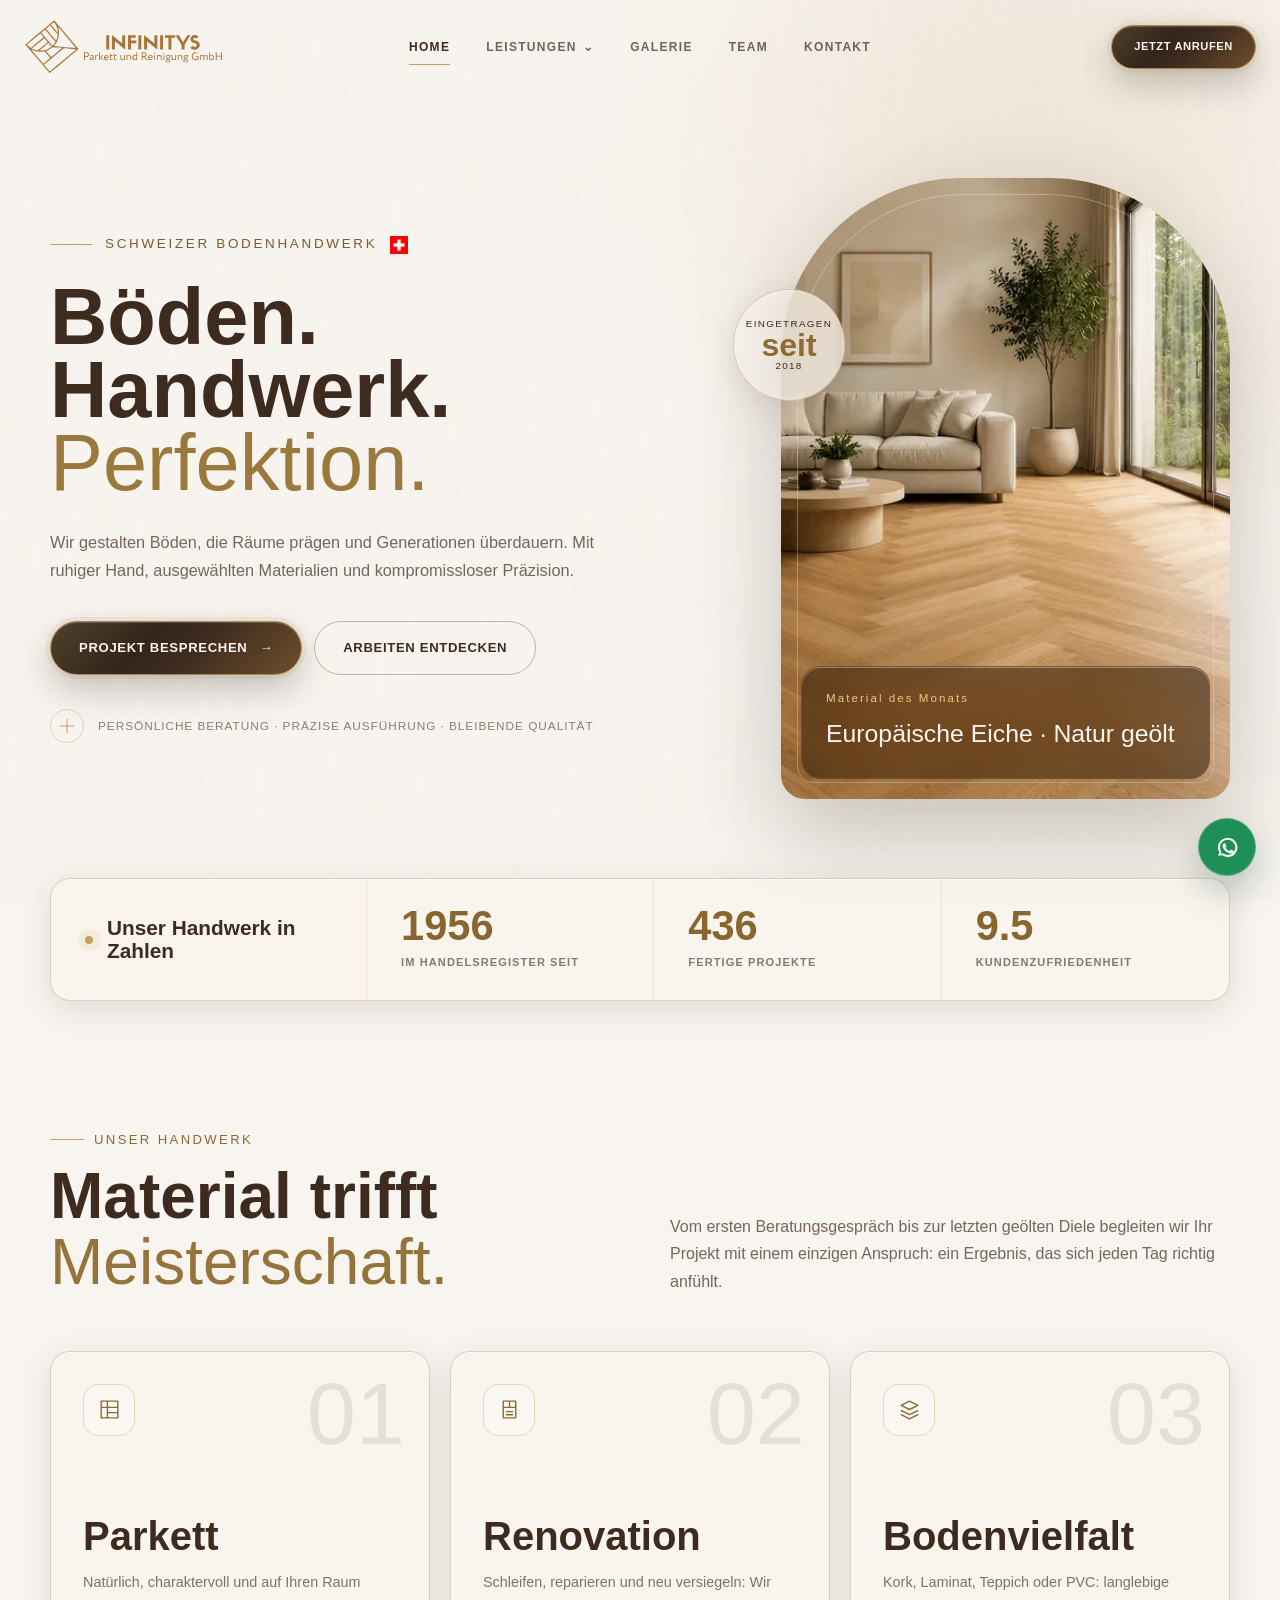
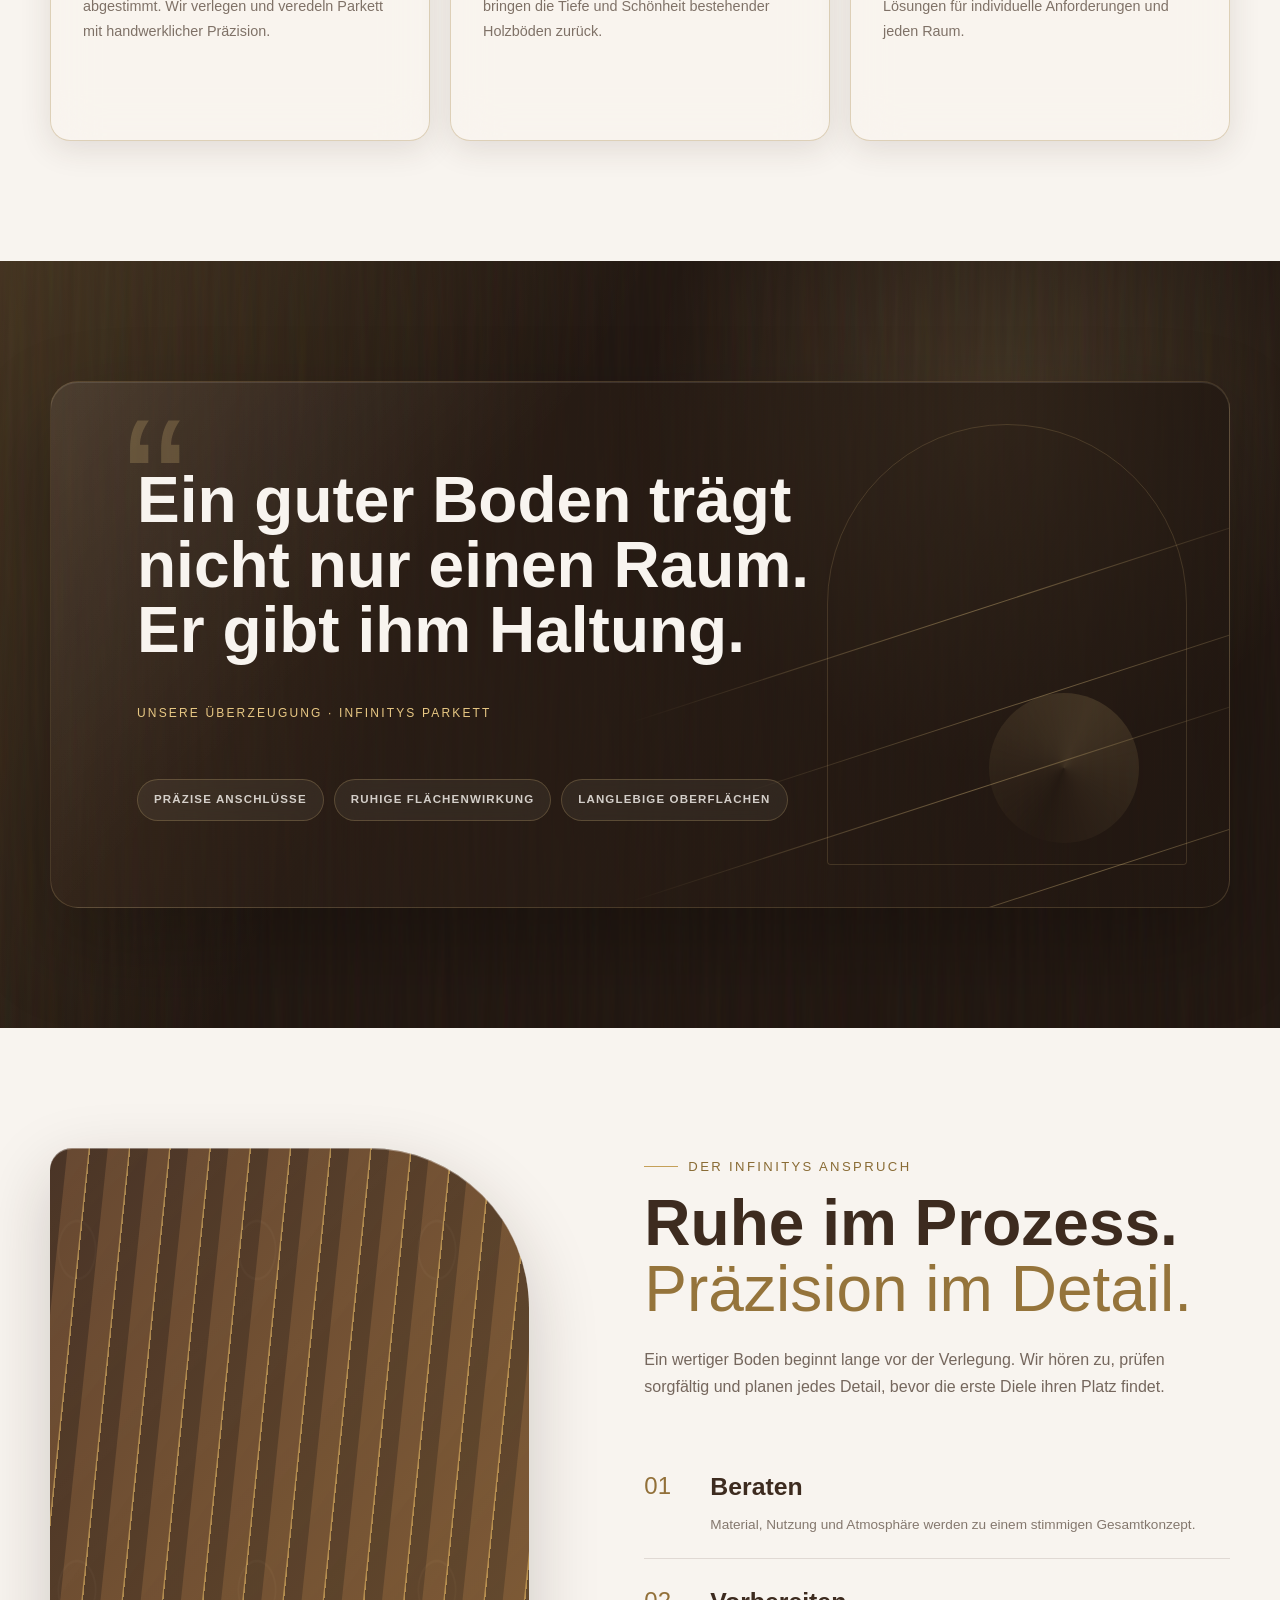
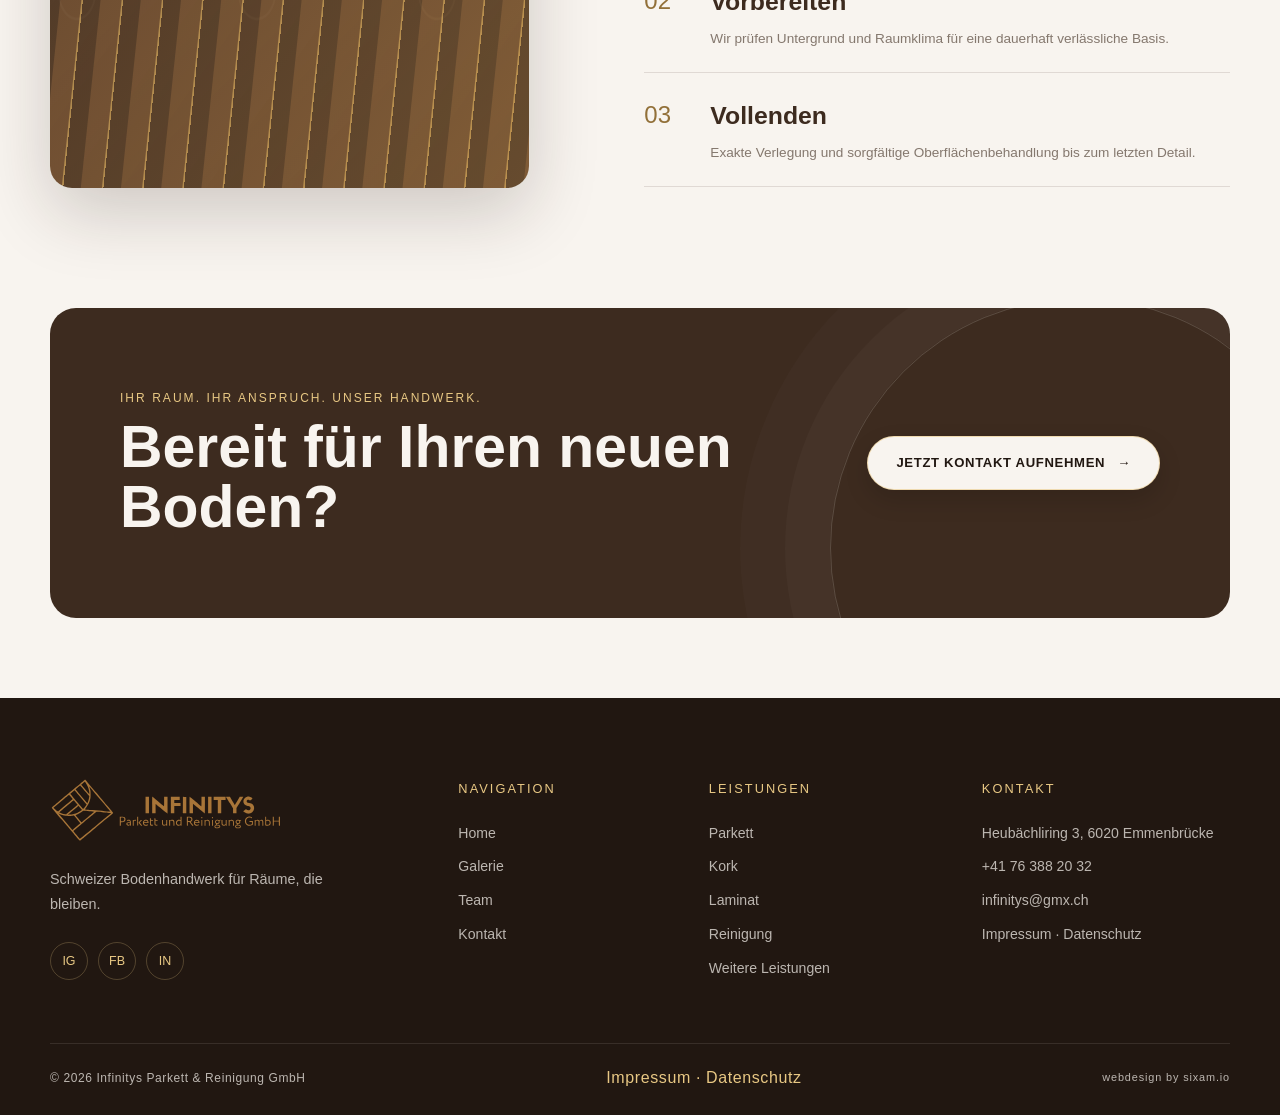
==== commit 92fed6d4: "Protect public email address" ====
--- a/index.html
+++ b/index.html
@@ -279,7 +279,7 @@
         <ul class="footer-links">
           <li>Heubächliring 3, 6020 Emmenbrücke</li>
           <li><a href="tel:+41763882032">+41 76 388 20 32</a></li>
-          <li><a href="mailto:infinitys@gmx.ch">infinitys@gmx.ch</a></li>
+          <li><a href="/kontakt" data-email-link>E-Mail anzeigen</a></li>
           <li><a href="/impressum">Impressum</a> · <a href="/datenschutz">Datenschutz</a></li>
         </ul>
       </div>
@@ -292,6 +292,7 @@
   </footer>
 
   <script src="js/nav.js" defer></script>
-  <script src="js/reveal.js" defer></script>
+  <script src="js/reveal.js" defer></script>  <script src="js/email.js"></script>
+
 </body>
 </html>
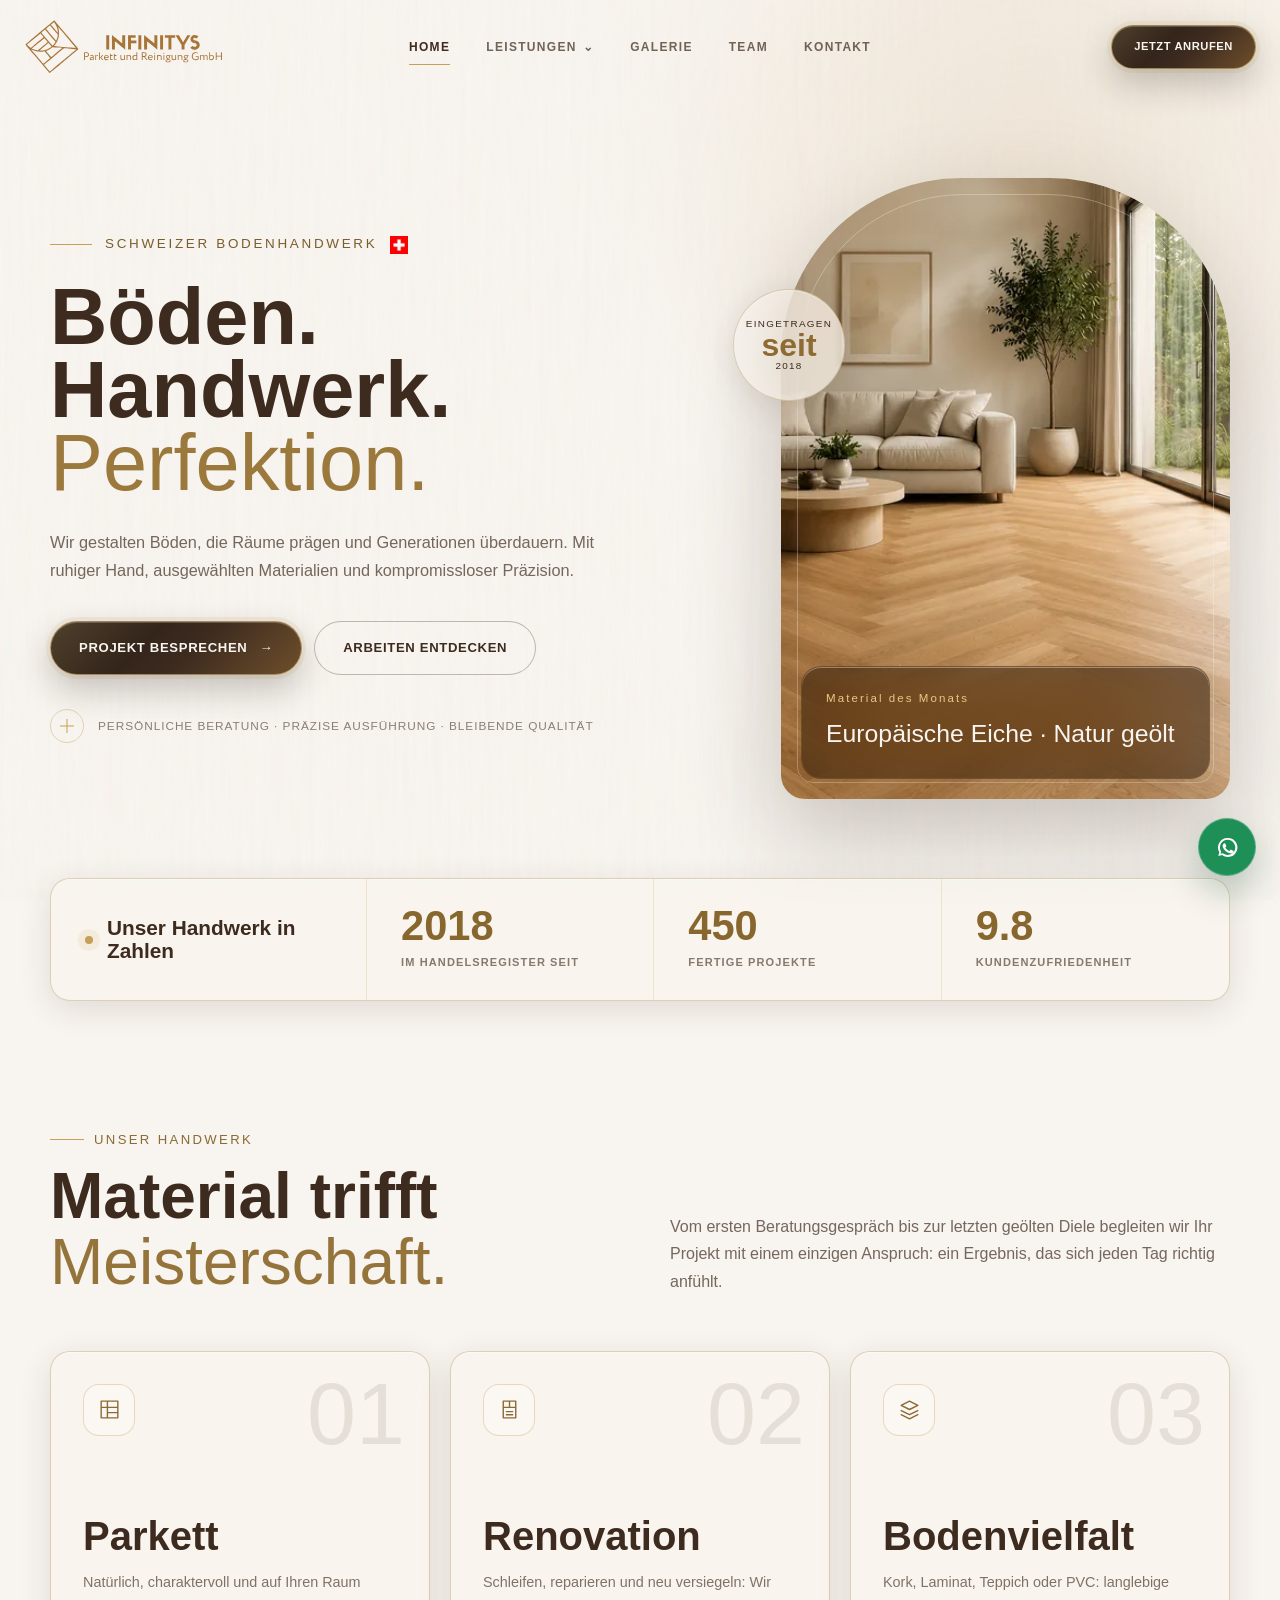
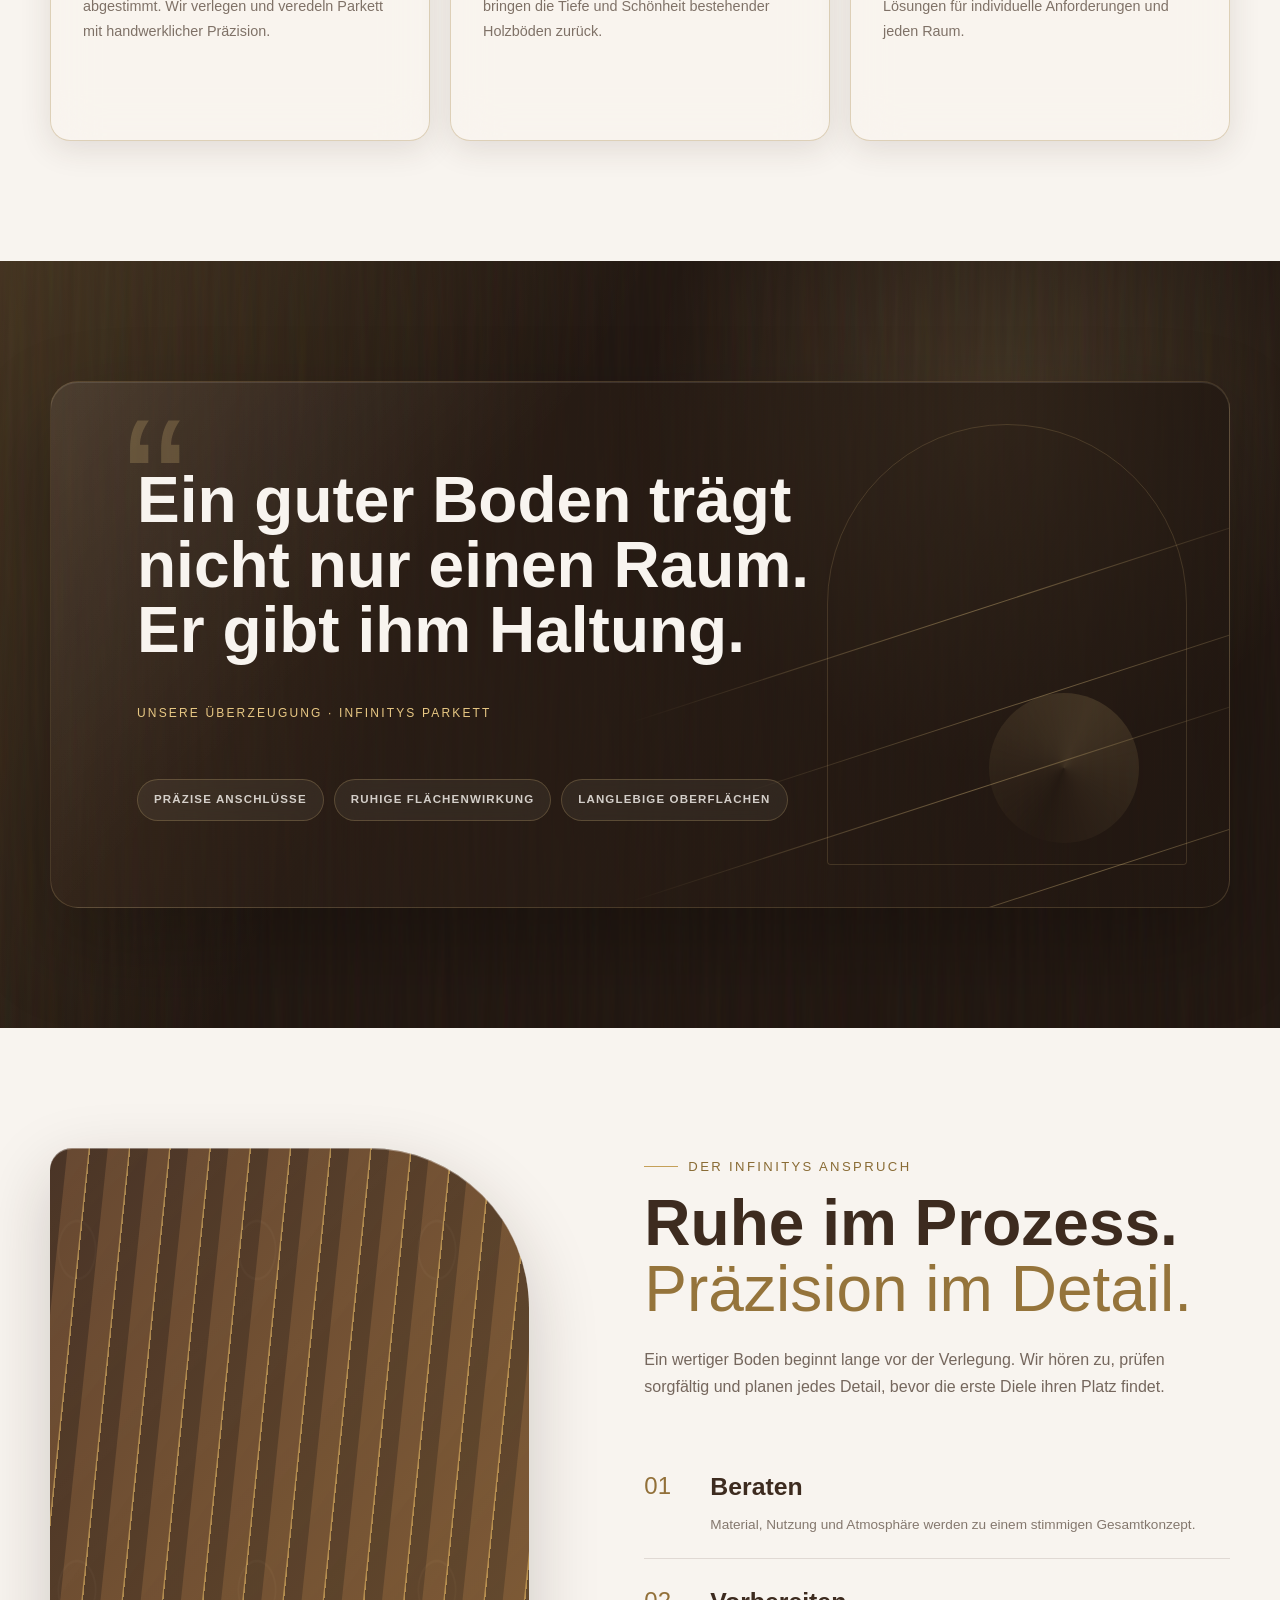
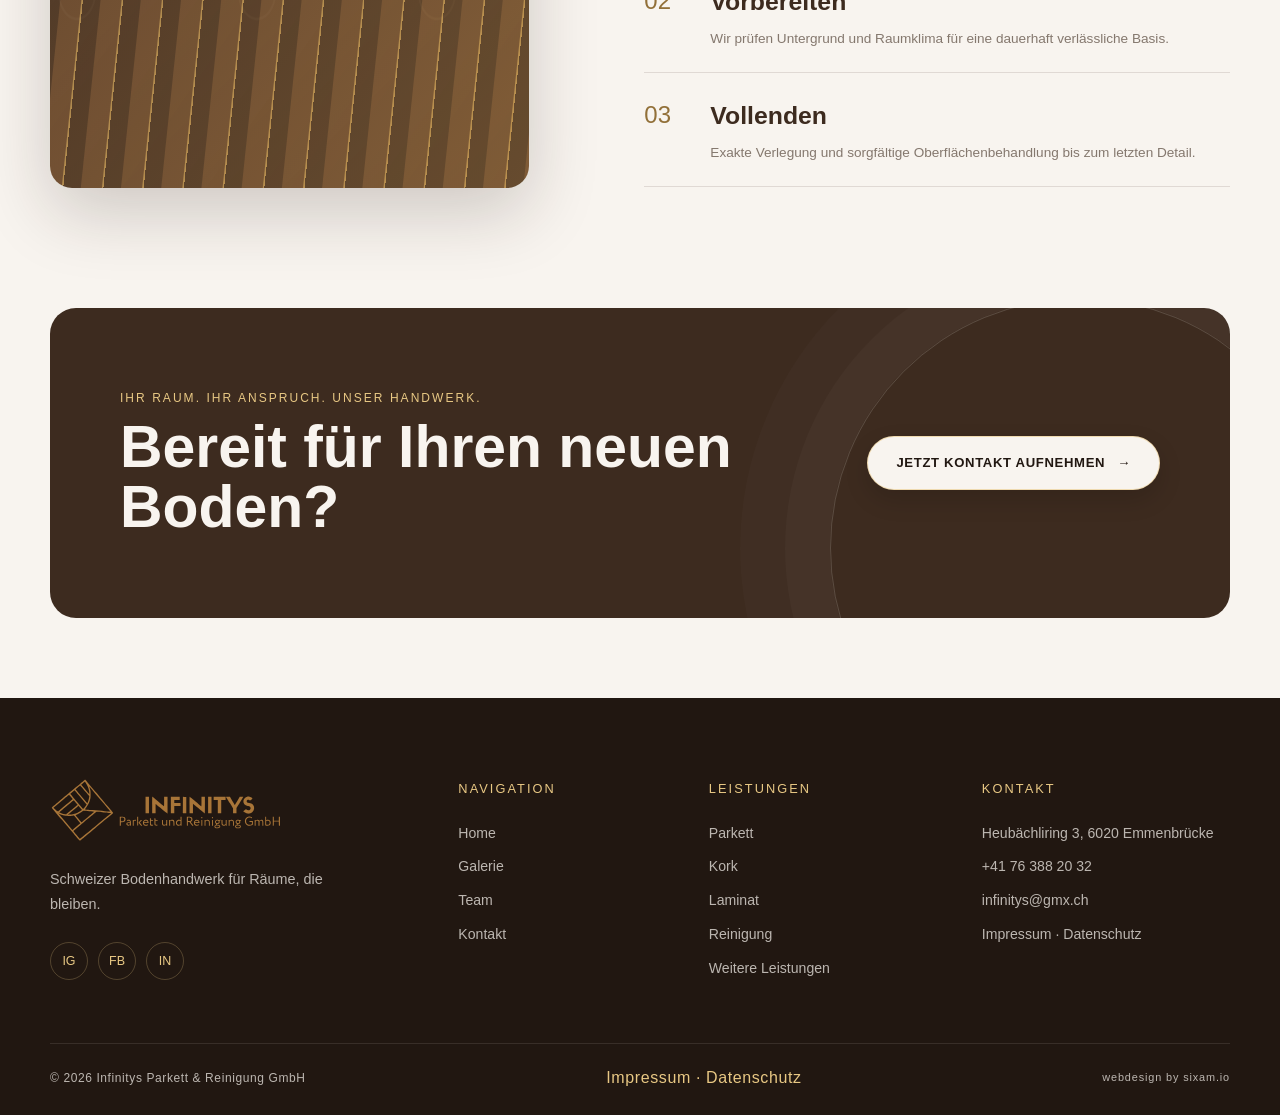
==== commit cf69e446: "Harden contact form and protect public email" ====
--- a/index.html
+++ b/index.html
@@ -279,7 +279,7 @@
         <ul class="footer-links">
           <li>Heubächliring 3, 6020 Emmenbrücke</li>
           <li><a href="tel:+41763882032">+41 76 388 20 32</a></li>
-          <li><a href="/kontakt" data-email-link>E-Mail anzeigen</a></li>
+          <li><a href="/kontakt" data-mail-link>E-Mail anzeigen</a></li>
           <li><a href="/impressum">Impressum</a> · <a href="/datenschutz">Datenschutz</a></li>
         </ul>
       </div>
@@ -292,7 +292,7 @@
   </footer>
 
   <script src="js/nav.js" defer></script>
-  <script src="js/reveal.js" defer></script>  <script src="js/email.js"></script>
+  <script src="js/reveal.js" defer></script>  <script src="js/contact-link.js"></script>
 
 </body>
 </html>
